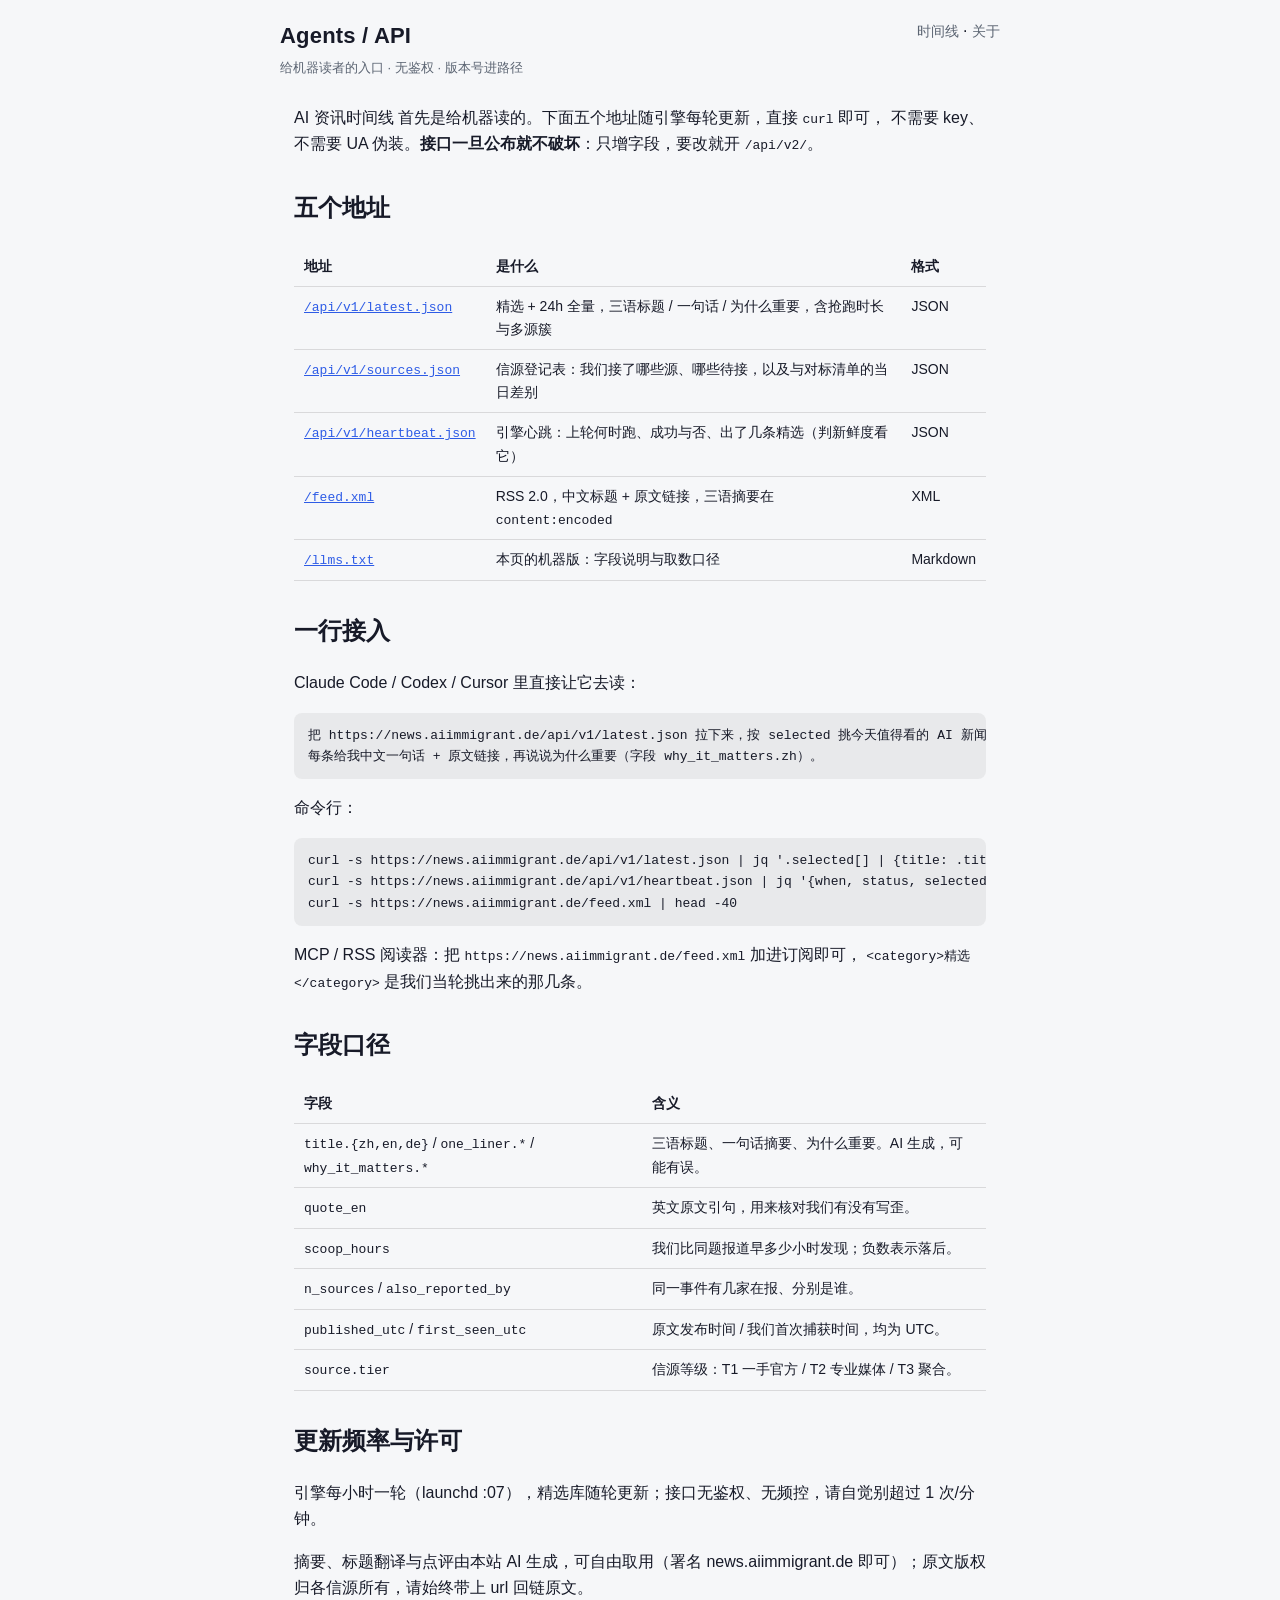
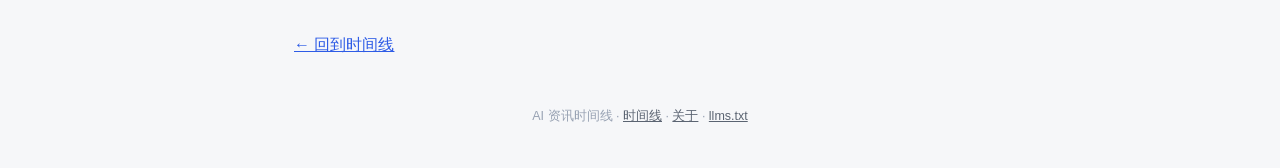
==== agents/index.html @ 36be66bd "D6 发布链自动上线：job=manual generated_at=2026-09-22T16:41:11Z 精选=3；门禁全过（schema=过（1278 条，字段齐）；品牌=0 命中；精选=3（" ====
<!doctype html>
<html lang="zh-CN">
<head>
<meta charset="utf-8">
<meta name="viewport" content="width=device-width, initial-scale=1, viewport-fit=cover">
<title>Agents / API · AI 资讯时间线</title>
<meta name="description" content="AI 资讯时间线 给 LLM 与 agent 的接口：RSS、JSON API、llms.txt，无需鉴权。">
<link rel="canonical" href="https://news.aiimmigrant.de/agents/">
<link rel="stylesheet" href="/assets/style.css">
<link rel="alternate" type="application/rss+xml" title="AI 资讯时间线" href="/feed.xml">
<style>
.api table { width:100%; border-collapse:collapse; font-size:14px; margin:10px 0 22px; }
.api th,.api td { text-align:left; padding:8px 10px; border-bottom:1px solid rgba(128,128,128,.25); vertical-align:top; }
.api code, .api pre { font-family: ui-monospace, SFMono-Regular, Menlo, monospace; font-size:13px; }
.api pre { padding:12px 14px; border-radius:8px; overflow-x:auto; background:rgba(128,128,128,.12); }
.api h2 { margin-top:30px; }
</style>
</head>
<body>
<header class="site container">
  <div>
    <h1>Agents / API</h1>
    <p class="tagline">给机器读者的入口 · 无鉴权 · 版本号进路径</p>
  </div>
  <nav><a href="/">时间线</a> · <a href="/about.html">关于</a></nav>
</header>

<main class="container api" id="main">
  <p>AI 资讯时间线 首先是给机器读的。下面五个地址随引擎每轮更新，直接 <code>curl</code> 即可，
  不需要 key、不需要 UA 伪装。<strong>接口一旦公布就不破坏</strong>：只增字段，要改就开 <code>/api/v2/</code>。</p>

  <h2>五个地址</h2>
  <table>
    <tr><th>地址</th><th>是什么</th><th>格式</th></tr>
    <tr><td><a href="/api/v1/latest.json"><code>/api/v1/latest.json</code></a></td>
        <td>精选 + 24h 全量，三语标题 / 一句话 / 为什么重要，含抢跑时长与多源簇</td><td>JSON</td></tr>
    <tr><td><a href="/api/v1/sources.json"><code>/api/v1/sources.json</code></a></td>
        <td>信源登记表：我们接了哪些源、哪些待接，以及与对标清单的当日差别</td><td>JSON</td></tr>
    <tr><td><a href="/api/v1/heartbeat.json"><code>/api/v1/heartbeat.json</code></a></td>
        <td>引擎心跳：上轮何时跑、成功与否、出了几条精选（判新鲜度看它）</td><td>JSON</td></tr>
    <tr><td><a href="/feed.xml"><code>/feed.xml</code></a></td>
        <td>RSS 2.0，中文标题 + 原文链接，三语摘要在 <code>content:encoded</code></td><td>XML</td></tr>
    <tr><td><a href="/llms.txt"><code>/llms.txt</code></a></td>
        <td>本页的机器版：字段说明与取数口径</td><td>Markdown</td></tr>
  </table>

  <h2>一行接入</h2>
  <p>Claude Code / Codex / Cursor 里直接让它去读：</p>
  <pre>把 https://news.aiimmigrant.de/api/v1/latest.json 拉下来，按 selected 挑今天值得看的 AI 新闻，
每条给我中文一句话 + 原文链接，再说说为什么重要（字段 why_it_matters.zh）。</pre>
  <p>命令行：</p>
  <pre>curl -s https://news.aiimmigrant.de/api/v1/latest.json | jq '.selected[] | {title: .title.zh, url, why: .why_it_matters.zh}'
curl -s https://news.aiimmigrant.de/api/v1/heartbeat.json | jq '{when, status, selected}'
curl -s https://news.aiimmigrant.de/feed.xml | head -40</pre>
  <p>MCP / RSS 阅读器：把 <code>https://news.aiimmigrant.de/feed.xml</code> 加进订阅即可，
  <code>&lt;category&gt;精选&lt;/category&gt;</code> 是我们当轮挑出来的那几条。</p>

  <h2>字段口径</h2>
  <table>
    <tr><th>字段</th><th>含义</th></tr>
    <tr><td><code>title.{zh,en,de}</code> / <code>one_liner.*</code> / <code>why_it_matters.*</code></td>
        <td>三语标题、一句话摘要、为什么重要。AI 生成，可能有误。</td></tr>
    <tr><td><code>quote_en</code></td><td>英文原文引句，用来核对我们有没有写歪。</td></tr>
    <tr><td><code>scoop_hours</code></td><td>我们比同题报道早多少小时发现；负数表示落后。</td></tr>
    <tr><td><code>n_sources</code> / <code>also_reported_by</code></td><td>同一事件有几家在报、分别是谁。</td></tr>
    <tr><td><code>published_utc</code> / <code>first_seen_utc</code></td><td>原文发布时间 / 我们首次捕获时间，均为 UTC。</td></tr>
    <tr><td><code>source.tier</code></td><td>信源等级：T1 一手官方 / T2 专业媒体 / T3 聚合。</td></tr>
  </table>

  <h2>更新频率与许可</h2>
  <p>引擎每小时一轮（launchd :07），精选库随轮更新；接口无鉴权、无频控，请自觉别超过 1 次/分钟。</p>
  <p>摘要、标题翻译与点评由本站 AI 生成，可自由取用（署名 news.aiimmigrant.de 即可）；原文版权归各信源所有，请始终带上 url 回链原文。</p>
  <p style="margin-top:30px"><a href="/">← 回到时间线</a></p>
</main>

<footer>
  <div class="container">
    <div class="links">AI 资讯时间线 · <a href="/">时间线</a> · <a href="/about.html">关于</a> · <a href="/llms.txt">llms.txt</a></div>
  </div>
</footer>
</body>
</html>
---- assets/style.css ----
/* AI 资讯时间线 · 样式（生成器产出，勿手改：generator/build.py） */
:root {
  --bg: #f6f7f9;
  --card: #ffffff;
  --ink: #171a28;
  --sub: #5b6472;
  --faint: #98a2b3;
  --line: #e5e8ee;
  --accent: #2e5ce6;
  --accent-soft: #e9efff;
  --accent-line: #ccdcff;
  --danger: #d92d20;
  --ok: #067647;
  --ok-bg: #e6f4ea;
  --warn: #b42318;
  --warn-bg: #fee4e2;
  --heat-a: #f79009;
  --heat-b: #f04438;
}
* { box-sizing: border-box; }
html { -webkit-text-size-adjust: 100%; }
body {
  margin: 0;
  background: var(--bg);
  color: var(--ink);
  font: 16px/1.65 -apple-system, BlinkMacSystemFont, "Segoe UI", "PingFang SC",
    "Hiragino Sans GB", "Microsoft YaHei", sans-serif;
}
a { color: var(--accent); }
.container { max-width: 720px; margin: 0 auto; padding: 0 14px; }

/* 页头 */
header.site { padding: 18px 0 10px; display: flex; justify-content: space-between; align-items: flex-start; gap: 10px; }
.site h1 { font-size: 20px; margin: 0; letter-spacing: .2px; }
.site .tagline { color: var(--sub); font-size: 13px; margin: 3px 0 0; }
.site nav a { font-size: 14px; text-decoration: none; color: var(--sub); white-space: nowrap; }
.site nav a:hover { color: var(--accent); }

/* 顶部摘要条 */
.summary {
  background: var(--accent-soft);
  border: 1px solid var(--accent-line);
  border-radius: 10px;
  padding: 9px 12px;
  font-size: 14px;
  margin: 4px 0 10px;
}
.summary b { color: var(--accent); }

/* 工具条（吸顶） */
.toolbar {
  position: sticky; top: 0; z-index: 20;
  background: rgba(246, 247, 249, .96);
  -webkit-backdrop-filter: blur(6px); backdrop-filter: blur(6px);
  border-bottom: 1px solid var(--line);
  padding: 8px 0;
}
.tb-inner { display: flex; flex-direction: column; gap: 7px; }
.seg-row { display: flex; flex-wrap: wrap; gap: 8px; align-items: center; }
.why { font-size: 13.5px; color: var(--sub); border-left: 3px solid var(--accent-line); padding: 2px 0 2px 10px; margin: 8px 0; }
.why b { color: var(--accent); font-weight: 600; }
.seg { display: inline-flex; border: 1px solid var(--line); border-radius: 9px; overflow: hidden; background: var(--card); width: max-content; }
.seg-btn {
  appearance: none; border: 0; background: none; cursor: pointer;
  padding: 5px 14px; font-size: 13.5px; color: var(--sub); font-weight: 600;
}
.seg-btn + .seg-btn { border-left: 1px solid var(--line); }
.seg-btn[aria-pressed="true"] { background: var(--accent); color: #fff; }
.seg-btn .n { font-weight: 400; opacity: .75; font-size: 12px; margin-left: 2px; }
.chips { display: flex; flex-wrap: wrap; gap: 6px; }
.chip {
  appearance: none; cursor: pointer;
  border: 1px solid var(--line); background: var(--card); color: var(--sub);
  border-radius: 999px; padding: 3px 11px; font-size: 13px;
}
.chip[aria-pressed="true"] { border-color: var(--accent); color: var(--accent); background: var(--accent-soft); font-weight: 600; }
.chip.zero { opacity: .45; }
.chip .n { font-size: 11.5px; opacity: .7; margin-left: 2px; }

/* 日期分组 */
.day-h { margin: 18px 0 9px; font-size: 13px; color: var(--sub); font-weight: 600; display: flex; align-items: baseline; gap: 8px; }
.day-h .today { color: var(--accent); }
.cards { list-style: none; margin: 0; padding: 0; }

/* 卡片 */
.card {
  position: relative;
  background: var(--card);
  border: 1px solid var(--line);
  border-radius: 12px;
  padding: 12px 14px;
  margin-bottom: 10px;
}
.card.is-selected::before {
  content: ""; position: absolute; left: -1px; top: 12px; bottom: 12px;
  width: 3px; border-radius: 2px; background: var(--accent);
}
.meta-row { display: flex; align-items: center; flex-wrap: wrap; gap: 6px; margin-bottom: 4px; }
.meta-row .ct { font: 12px/1 ui-monospace, SFMono-Regular, Menlo, Consolas, monospace; color: var(--faint); margin-right: 2px; }
.cat { font-size: 11px; font-weight: 700; padding: 1px 7px; border-radius: 5px; }
.cat-模型 { color: #5b3df5; background: #eeeaff; }
.cat-产品 { color: #07756d; background: #dff5f1; }
.cat-研究 { color: #9a5b0c; background: #fdf0dc; }
.cat-行业 { color: #44546b; background: #eaedf3; }
.star { color: #f79009; font-size: 13px; }
.badge { font-size: 11px; font-weight: 600; padding: 1px 7px; border-radius: 5px; }
.badge.pending { color: var(--warn); background: var(--warn-bg); }
.badge.beat { color: var(--ok); background: var(--ok-bg); }
.ctitle { margin: 0; font-size: 16.5px; line-height: 1.45; font-weight: 650; }
.ctitle a { color: inherit; text-decoration: none; }
.ctitle a:hover, .ctitle a:focus { color: var(--accent); text-decoration: underline; }
.ctitle-src a { color: var(--ink); font-weight: 500; }
.ctitle-src .badge.srconly { color: var(--sub); background: #eaedf3; margin-right: 2px; font-weight: 600; }
.oneliner { margin: 6px 0 0; color: var(--sub); font-size: 14px; }
.facts { display: flex; align-items: center; flex-wrap: wrap; gap: 6px 12px; margin-top: 9px; font-size: 12px; color: var(--sub); }
.src .tier { font-weight: 700; font-size: 11px; padding: 0 4px; border-radius: 4px; margin-left: 3px; }
.tier.t1 { color: var(--ok); background: var(--ok-bg); }
.tier.t15 { color: #9a5b0c; background: #fdf0dc; }
.tier.t2 { color: #44546b; background: #eaedf3; }
.heat { display: inline-flex; align-items: center; gap: 5px; }
.heatbar { display: inline-block; width: 54px; height: 4px; background: #e7eaf0; border-radius: 2px; overflow: hidden; }
.heatbar i { display: block; height: 100%; background: linear-gradient(90deg, var(--heat-a), var(--heat-b)); }
.toggle {
  appearance: none; background: none; border: 0; padding: 0; margin-top: 9px;
  font-size: 12.5px; color: var(--accent); cursor: pointer; font-weight: 600;
}
.toggle:hover { text-decoration: underline; }
.detail { display: none; margin-top: 9px; border-top: 1px dashed var(--line); padding-top: 9px; }
.card.open .detail { display: block; }
.quote {
  margin: 0 0 8px; padding-left: 10px; border-left: 3px solid var(--line);
  font-size: 13px; color: var(--sub); white-space: pre-wrap; overflow-wrap: anywhere;
}
.cluster h4 { margin: 0 0 4px; font-size: 12px; color: var(--sub); font-weight: 600; }
.cluster ul { list-style: none; margin: 0; padding: 0; display: flex; flex-direction: column; gap: 3px; }
.cluster a { font-size: 12.5px; overflow-wrap: anywhere; }
.tiny { font-size: 11.5px; color: var(--faint); margin: 8px 0 0; }

/* D7 goal 第四刀：今日热点（多源簇排行，clusters 多源数据；无数据隐藏） */
.hotbox {
  background: #fff8ec;
  border: 1px solid #f6dca0;
  border-radius: 10px;
  padding: 10px 12px 12px;
  margin: 10px 0;
}
.hotbox h2 {
  font-size: 14px; margin: 0 0 6px; letter-spacing: .2px;
  display: flex; align-items: center; gap: 6px;
}
.hotbox h2 .badge { background: var(--heat-a); color: #fff; padding: 1px 7px; border-radius: 10px; font-size: 11px; font-weight: 600; }
.hotbox ol { margin: 0; padding-left: 22px; }
.hotbox li { font-size: 13.5px; line-height: 1.55; padding: 2px 0; }
.hotbox li .n { display: inline-block; min-width: 26px; color: var(--heat-b); font-weight: 700; }
.hotbox li a { color: var(--ink); text-decoration: none; }
.hotbox li a:hover { color: var(--accent); text-decoration: underline; }
.hotbox li .meta { color: var(--sub); font-size: 11.5px; margin-left: 4px; }

/* 空态与页脚 */
.empty-state {
  border: 1px dashed var(--line); border-radius: 12px; background: var(--card);
  text-align: center; color: var(--sub); padding: 34px 16px; margin: 16px 0; font-size: 14px;
}
.empty-state .big { font-size: 16px; font-weight: 650; color: var(--ink); margin-bottom: 6px; }
footer { padding: 26px 0 44px; text-align: center; font-size: 12.5px; color: var(--sub); }
footer .upd { display: inline-block; }
footer .upd.stale { color: var(--danger); font-weight: 700; }
footer .links { margin-top: 6px; color: var(--faint); }
footer a { color: var(--sub); }
.noscript-box { border: 1px solid var(--warn-bg); background: var(--warn-bg); color: var(--warn); border-radius: 10px; padding: 12px 14px; margin: 12px 0; font-size: 14px; }

/* 文章页（about / 404） */
.prose { max-width: 720px; margin: 0 auto; padding: 6px 14px 30px; }
.prose h2 { font-size: 17px; margin: 26px 0 8px; }
.prose p, .prose li { color: var(--sub); font-size: 14.5px; }
.prose strong { color: var(--ink); }
.prose ul { padding-left: 20px; margin: 8px 0; }
.prose code { background: var(--accent-soft); border-radius: 4px; padding: 0 5px; font-size: 13px; }
.center-404 { text-align: center; padding: 64px 14px; }
.center-404 .code { font-size: 54px; font-weight: 800; color: var(--accent); letter-spacing: 2px; }

/* 桌面 = 加宽版 */
@media (min-width: 640px) {
  .site h1 { font-size: 22px; }
  .ctitle { font-size: 17.5px; }
  .card { padding: 14px 16px; }
  .tb-inner { flex-direction: row; justify-content: space-between; align-items: center; }
}
@media (prefers-reduced-motion: reduce) {
  * { transition: none !important; animation: none !important; }
}
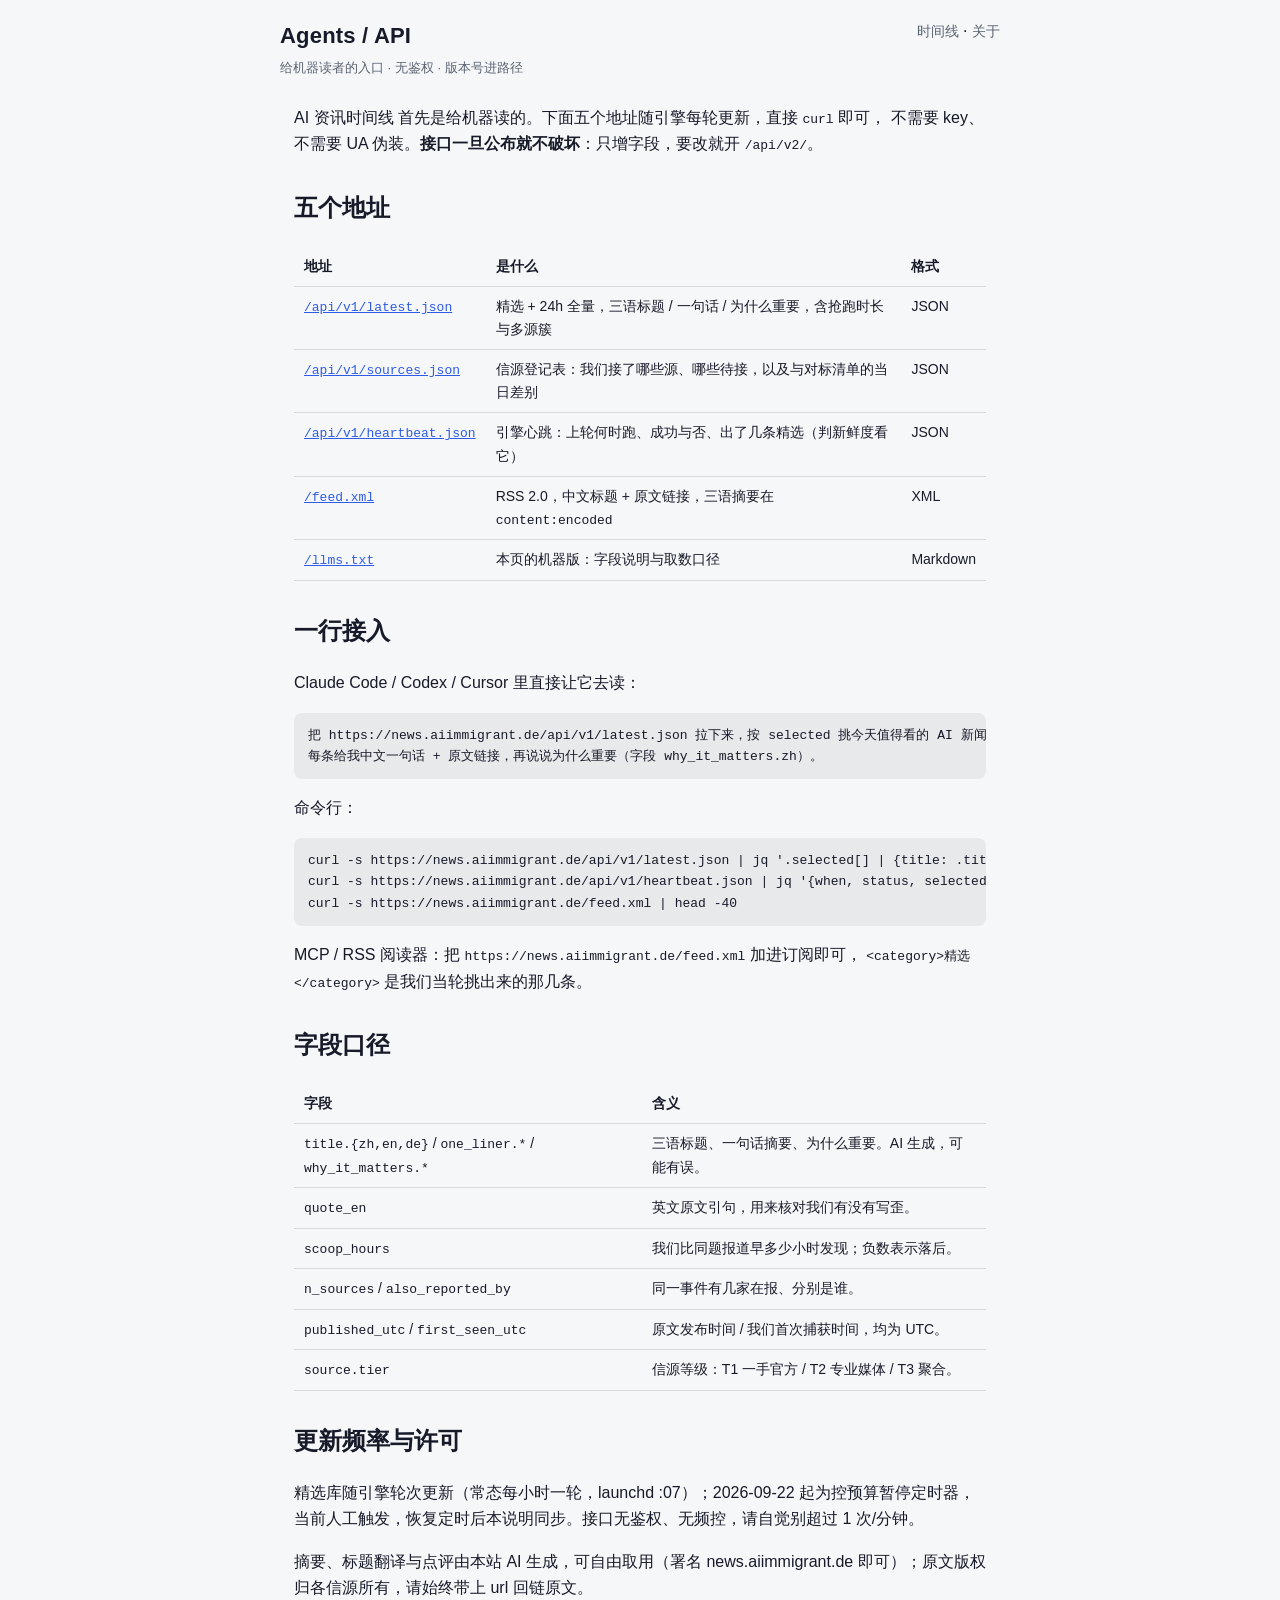
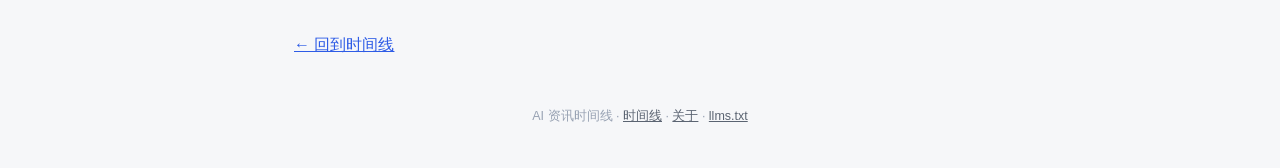
==== commit 684b2f46: "D6 发布链自动上线：job=manual generated_at=2026-09-22T16:41:11Z 精选=3；门禁全过（schema=过（1278 条，字段齐）；品牌=0 命中；精选=3（" ====
--- a/agents/index.html
+++ b/agents/index.html
@@ -68,7 +68,7 @@
   </table>
 
   <h2>更新频率与许可</h2>
-  <p>引擎每小时一轮（launchd :07），精选库随轮更新；接口无鉴权、无频控，请自觉别超过 1 次/分钟。</p>
+  <p>精选库随引擎轮次更新（常态每小时一轮，launchd :07）；2026-09-22 起为控预算暂停定时器，当前人工触发，恢复定时后本说明同步。接口无鉴权、无频控，请自觉别超过 1 次/分钟。</p>
   <p>摘要、标题翻译与点评由本站 AI 生成，可自由取用（署名 news.aiimmigrant.de 即可）；原文版权归各信源所有，请始终带上 url 回链原文。</p>
   <p style="margin-top:30px"><a href="/">← 回到时间线</a></p>
 </main>
--- a/assets/style.css
+++ b/assets/style.css
@@ -155,6 +155,32 @@
 .hotbox li a { color: var(--ink); text-decoration: none; }
 .hotbox li a:hover { color: var(--accent); text-decoration: underline; }
 .hotbox li .meta { color: var(--sub); font-size: 11.5px; margin-left: 4px; }
+/* 2026-09-22 P3 热度地图 */
+.heatmap { margin-top: 10px; }
+.heatmap h2 { flex-wrap: wrap; }
+.hm-sub { color: var(--sub); font-size: 11.5px; font-weight: 400; letter-spacing: 0; }
+.hm-wrap { overflow-x: auto; }
+.hm { border-collapse: separate; border-spacing: 3px; font-size: 11.5px; }
+.hm th[scope="col"] { color: var(--faint); font-weight: 500; font-size: 11px; padding: 0 0 2px; }
+.hm th[scope="row"] { color: var(--sub); font-weight: 600; text-align: right; padding-right: 6px; white-space: nowrap; }
+.hm-c { width: 34px; height: 24px; border-radius: 4px; text-align: center; vertical-align: middle; cursor: default; }
+.hm-c span { font-size: 11px; font-weight: 600; }
+.hm-0 { background: var(--line); }
+.hm-1 { background: #ffe9c7; color: #8a5a00; }
+.hm-2 { background: #ffd08a; color: #7a4a00; }
+.hm-3 { background: var(--heat-a); color: #fff; }
+.hm-4 { background: #ef6d26; color: #fff; }
+.hm-5 { background: var(--heat-b); color: #fff; }
+.hm-legend { display: flex; align-items: center; gap: 3px; margin-top: 7px; color: var(--faint); font-size: 11px; }
+.hm-legend i { width: 15px; height: 10px; border-radius: 2px; display: inline-block; }
+.hm-tz { margin-left: auto; }
+.hm-bars { list-style: none; margin: 9px 0 0; padding: 8px 0 0; border-top: 1px solid var(--line); }
+.hm-bars li { display: flex; align-items: center; gap: 7px; padding: 2px 0; font-size: 12px; }
+.hm-bl { min-width: 30px; color: var(--sub); font-weight: 600; }
+.hm-bt { flex: 0 0 90px; height: 7px; background: var(--line); border-radius: 4px; overflow: hidden; }
+.hm-bt i { display: block; height: 100%; background: linear-gradient(90deg, var(--heat-a), var(--heat-b)); }
+.hm-bn { color: var(--faint); font-size: 11px; min-width: 34px; }
+.hm-bd { color: var(--sub); overflow: hidden; text-overflow: ellipsis; white-space: nowrap; }
 
 /* 空态与页脚 */
 .empty-state {
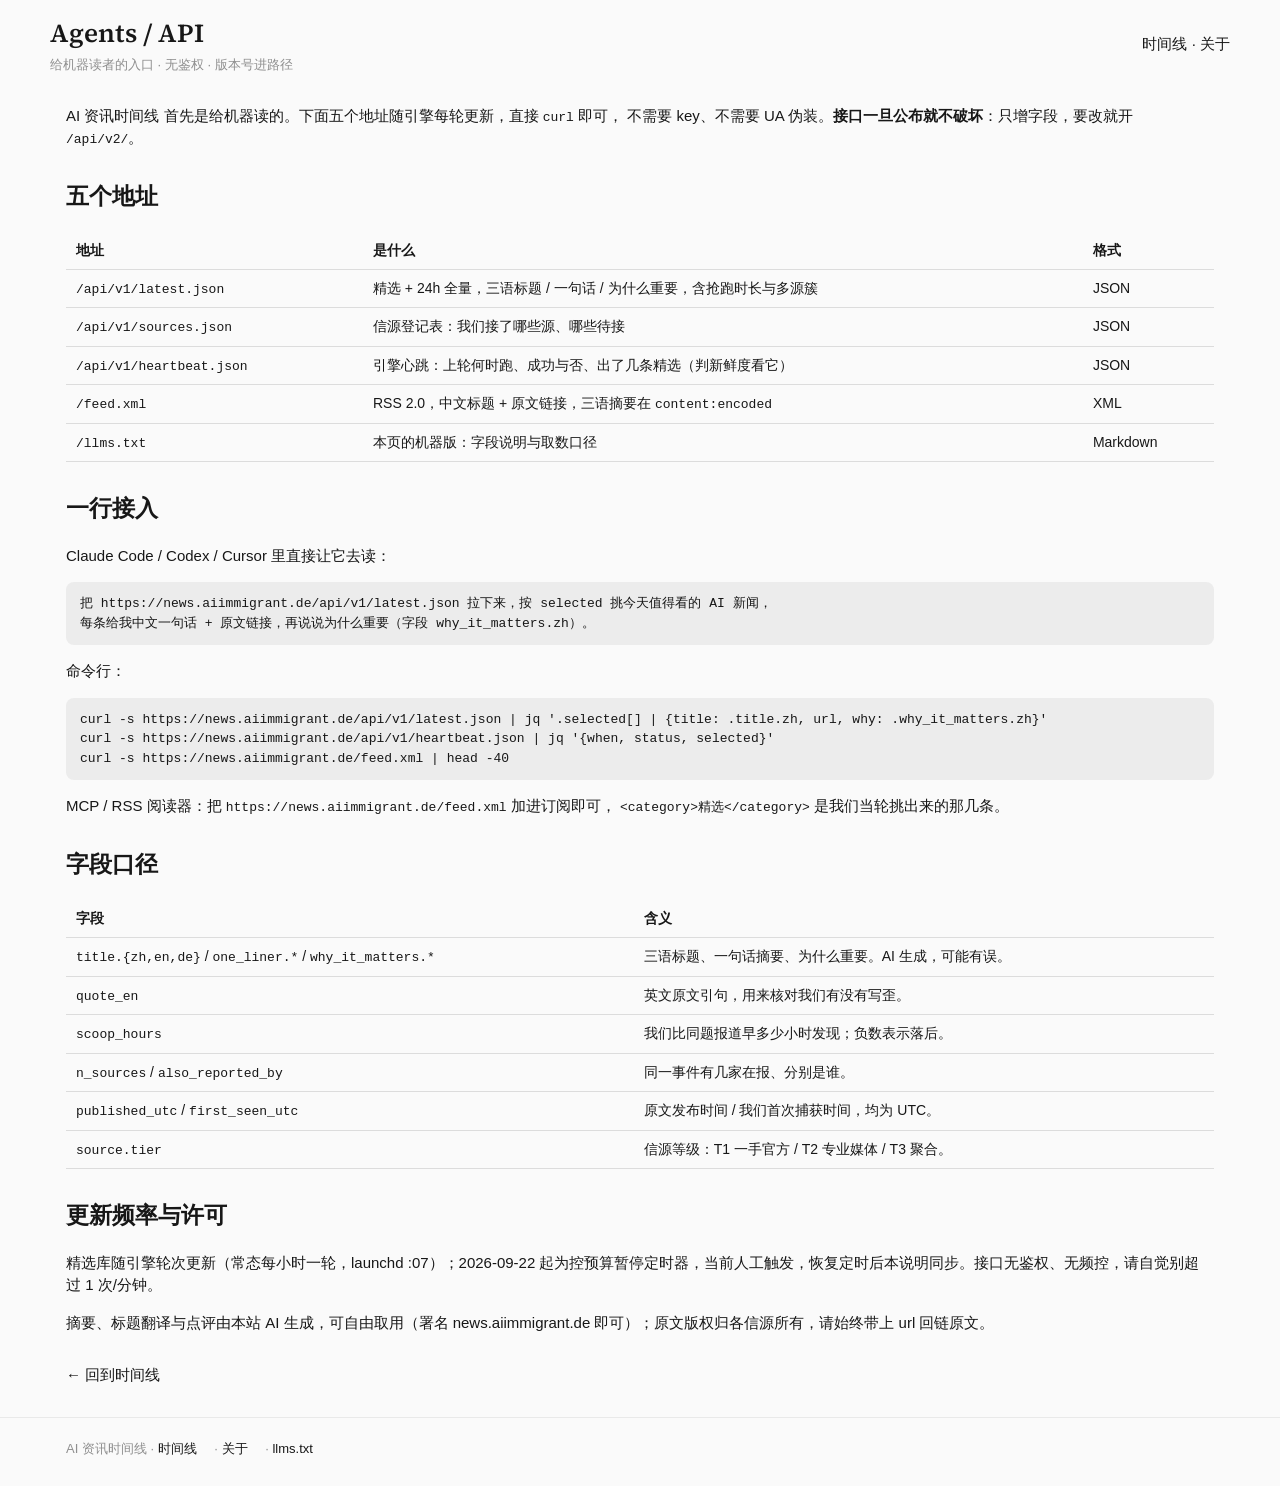
==== commit e38dbca8: "D6 发布链自动上线：job=manual generated_at=2026-10-22T01:00:57Z 精选=64；门禁全过（schema=过（3088 条，字段齐）；品牌=0 命中；精选=6" ====
--- a/agents/index.html
+++ b/agents/index.html
@@ -35,7 +35,7 @@
     <tr><td><a href="/api/v1/latest.json"><code>/api/v1/latest.json</code></a></td>
         <td>精选 + 24h 全量，三语标题 / 一句话 / 为什么重要，含抢跑时长与多源簇</td><td>JSON</td></tr>
     <tr><td><a href="/api/v1/sources.json"><code>/api/v1/sources.json</code></a></td>
-        <td>信源登记表：我们接了哪些源、哪些待接，以及与对标清单的当日差别</td><td>JSON</td></tr>
+        <td>信源登记表：我们接了哪些源、哪些待接</td><td>JSON</td></tr>
     <tr><td><a href="/api/v1/heartbeat.json"><code>/api/v1/heartbeat.json</code></a></td>
         <td>引擎心跳：上轮何时跑、成功与否、出了几条精选（判新鲜度看它）</td><td>JSON</td></tr>
     <tr><td><a href="/feed.xml"><code>/feed.xml</code></a></td>
--- a/assets/style.css
+++ b/assets/style.css
@@ -1,217 +1,220 @@
-/* AI 资讯时间线 · 样式（生成器产出，勿手改：generator/build.py） */
+/* AI 资讯时间线 · 样式（生成器产出，勿手改：generator/build.py）
+   版式语法：单一品牌色 + 黑白灰，细分隔线，衬线标题，无彩色盒子/阴影/徽章 */
+@font-face {
+  font-family: "SiteSerif";
+  src: url("fonts/SourceSerif4.woff2") format("woff2");
+  font-weight: 400 700; font-style: normal; font-display: swap;
+}
 :root {
-  --bg: #f6f7f9;
-  --card: #ffffff;
-  --ink: #171a28;
-  --sub: #5b6472;
-  --faint: #98a2b3;
-  --line: #e5e8ee;
-  --accent: #2e5ce6;
-  --accent-soft: #e9efff;
-  --accent-line: #ccdcff;
-  --danger: #d92d20;
-  --ok: #067647;
-  --ok-bg: #e6f4ea;
-  --warn: #b42318;
-  --warn-bg: #fee4e2;
-  --heat-a: #f79009;
-  --heat-b: #f04438;
+  --brand: #0b2a4a;
+  --ink: #111;
+  --sub: #5c5c5c;
+  --line: #d9d9d9;
+  --bg: #fff;
+  --soft: #f4f4f4;
+  --serif: "SiteSerif", Georgia, "Times New Roman", "Songti SC", serif;
+  --sans: -apple-system, BlinkMacSystemFont, "Segoe UI", Roboto, "Helvetica Neue", Arial, "PingFang SC", "Noto Sans CJK SC", sans-serif;
+}
+@media (prefers-color-scheme: dark) {
+  :root { --brand: #8fb4dc; --ink: #ececec; --sub: #a3a3a3; --line: #333; --bg: #121212; --soft: #1c1c1c; }
 }
 * { box-sizing: border-box; }
 html { -webkit-text-size-adjust: 100%; }
-body {
-  margin: 0;
-  background: var(--bg);
-  color: var(--ink);
-  font: 16px/1.65 -apple-system, BlinkMacSystemFont, "Segoe UI", "PingFang SC",
-    "Hiragino Sans GB", "Microsoft YaHei", sans-serif;
-}
-a { color: var(--accent); }
-.container { max-width: 720px; margin: 0 auto; padding: 0 14px; }
-
-/* 页头 */
-header.site { padding: 18px 0 10px; display: flex; justify-content: space-between; align-items: flex-start; gap: 10px; }
-.site h1 { font-size: 20px; margin: 0; letter-spacing: .2px; }
-.site .tagline { color: var(--sub); font-size: 13px; margin: 3px 0 0; }
-.site nav a { font-size: 14px; text-decoration: none; color: var(--sub); white-space: nowrap; }
-.site nav a:hover { color: var(--accent); }
-
-/* 顶部摘要条 */
-.summary {
-  background: var(--accent-soft);
-  border: 1px solid var(--accent-line);
-  border-radius: 10px;
-  padding: 9px 12px;
-  font-size: 14px;
-  margin: 4px 0 10px;
-}
-.summary b { color: var(--accent); }
-
-/* 工具条（吸顶） */
-.toolbar {
-  position: sticky; top: 0; z-index: 20;
-  background: rgba(246, 247, 249, .96);
-  -webkit-backdrop-filter: blur(6px); backdrop-filter: blur(6px);
-  border-bottom: 1px solid var(--line);
-  padding: 8px 0;
-}
-.tb-inner { display: flex; flex-direction: column; gap: 7px; }
-.seg-row { display: flex; flex-wrap: wrap; gap: 8px; align-items: center; }
-.why { font-size: 13.5px; color: var(--sub); border-left: 3px solid var(--accent-line); padding: 2px 0 2px 10px; margin: 8px 0; }
-.why b { color: var(--accent); font-weight: 600; }
-.seg { display: inline-flex; border: 1px solid var(--line); border-radius: 9px; overflow: hidden; background: var(--card); width: max-content; }
-.seg-btn {
-  appearance: none; border: 0; background: none; cursor: pointer;
-  padding: 5px 14px; font-size: 13.5px; color: var(--sub); font-weight: 600;
-}
-.seg-btn + .seg-btn { border-left: 1px solid var(--line); }
-.seg-btn[aria-pressed="true"] { background: var(--accent); color: #fff; }
-.seg-btn .n { font-weight: 400; opacity: .75; font-size: 12px; margin-left: 2px; }
-.chips { display: flex; flex-wrap: wrap; gap: 6px; }
-.chip {
-  appearance: none; cursor: pointer;
-  border: 1px solid var(--line); background: var(--card); color: var(--sub);
-  border-radius: 999px; padding: 3px 11px; font-size: 13px;
-}
-.chip[aria-pressed="true"] { border-color: var(--accent); color: var(--accent); background: var(--accent-soft); font-weight: 600; }
-.chip.zero { opacity: .45; }
-.chip .n { font-size: 11.5px; opacity: .7; margin-left: 2px; }
-
-/* 日期分组 */
-.day-h { margin: 18px 0 9px; font-size: 13px; color: var(--sub); font-weight: 600; display: flex; align-items: baseline; gap: 8px; }
-.day-h .today { color: var(--accent); }
-.cards { list-style: none; margin: 0; padding: 0; }
-
-/* 卡片 */
-.card {
-  position: relative;
-  background: var(--card);
-  border: 1px solid var(--line);
-  border-radius: 12px;
-  padding: 12px 14px;
-  margin-bottom: 10px;
-}
-.card.is-selected::before {
-  content: ""; position: absolute; left: -1px; top: 12px; bottom: 12px;
-  width: 3px; border-radius: 2px; background: var(--accent);
-}
-.meta-row { display: flex; align-items: center; flex-wrap: wrap; gap: 6px; margin-bottom: 4px; }
-.meta-row .ct { font: 12px/1 ui-monospace, SFMono-Regular, Menlo, Consolas, monospace; color: var(--faint); margin-right: 2px; }
-.cat { font-size: 11px; font-weight: 700; padding: 1px 7px; border-radius: 5px; }
-.cat-模型 { color: #5b3df5; background: #eeeaff; }
-.cat-产品 { color: #07756d; background: #dff5f1; }
-.cat-研究 { color: #9a5b0c; background: #fdf0dc; }
-.cat-行业 { color: #44546b; background: #eaedf3; }
-.star { color: #f79009; font-size: 13px; }
-.badge { font-size: 11px; font-weight: 600; padding: 1px 7px; border-radius: 5px; }
-.badge.pending { color: var(--warn); background: var(--warn-bg); }
-.badge.beat { color: var(--ok); background: var(--ok-bg); }
-.ctitle { margin: 0; font-size: 16.5px; line-height: 1.45; font-weight: 650; }
-.ctitle a { color: inherit; text-decoration: none; }
-.ctitle a:hover, .ctitle a:focus { color: var(--accent); text-decoration: underline; }
-.ctitle-src a { color: var(--ink); font-weight: 500; }
-.ctitle-src .badge.srconly { color: var(--sub); background: #eaedf3; margin-right: 2px; font-weight: 600; }
-.oneliner { margin: 6px 0 0; color: var(--sub); font-size: 14px; }
-.facts { display: flex; align-items: center; flex-wrap: wrap; gap: 6px 12px; margin-top: 9px; font-size: 12px; color: var(--sub); }
-.src .tier { font-weight: 700; font-size: 11px; padding: 0 4px; border-radius: 4px; margin-left: 3px; }
-.tier.t1 { color: var(--ok); background: var(--ok-bg); }
-.tier.t15 { color: #9a5b0c; background: #fdf0dc; }
-.tier.t2 { color: #44546b; background: #eaedf3; }
-.heat { display: inline-flex; align-items: center; gap: 5px; }
-.heatbar { display: inline-block; width: 54px; height: 4px; background: #e7eaf0; border-radius: 2px; overflow: hidden; }
-.heatbar i { display: block; height: 100%; background: linear-gradient(90deg, var(--heat-a), var(--heat-b)); }
-.toggle {
-  appearance: none; background: none; border: 0; padding: 0; margin-top: 9px;
-  font-size: 12.5px; color: var(--accent); cursor: pointer; font-weight: 600;
-}
-.toggle:hover { text-decoration: underline; }
-.detail { display: none; margin-top: 9px; border-top: 1px dashed var(--line); padding-top: 9px; }
-.card.open .detail { display: block; }
-.quote {
-  margin: 0 0 8px; padding-left: 10px; border-left: 3px solid var(--line);
-  font-size: 13px; color: var(--sub); white-space: pre-wrap; overflow-wrap: anywhere;
-}
-.cluster h4 { margin: 0 0 4px; font-size: 12px; color: var(--sub); font-weight: 600; }
-.cluster ul { list-style: none; margin: 0; padding: 0; display: flex; flex-direction: column; gap: 3px; }
-.cluster a { font-size: 12.5px; overflow-wrap: anywhere; }
-.tiny { font-size: 11.5px; color: var(--faint); margin: 8px 0 0; }
-
-/* D7 goal 第四刀：今日热点（多源簇排行，clusters 多源数据；无数据隐藏） */
-.hotbox {
-  background: #fff8ec;
-  border: 1px solid #f6dca0;
-  border-radius: 10px;
-  padding: 10px 12px 12px;
-  margin: 10px 0;
-}
-.hotbox h2 {
-  font-size: 14px; margin: 0 0 6px; letter-spacing: .2px;
-  display: flex; align-items: center; gap: 6px;
-}
-.hotbox h2 .badge { background: var(--heat-a); color: #fff; padding: 1px 7px; border-radius: 10px; font-size: 11px; font-weight: 600; }
-.hotbox ol { margin: 0; padding-left: 22px; }
-.hotbox li { font-size: 13.5px; line-height: 1.55; padding: 2px 0; }
-.hotbox li .n { display: inline-block; min-width: 26px; color: var(--heat-b); font-weight: 700; }
-.hotbox li a { color: var(--ink); text-decoration: none; }
-.hotbox li a:hover { color: var(--accent); text-decoration: underline; }
-.hotbox li .meta { color: var(--sub); font-size: 11.5px; margin-left: 4px; }
-/* 2026-09-22 P3 热度地图 */
-.heatmap { margin-top: 10px; }
-.heatmap h2 { flex-wrap: wrap; }
-.hm-sub { color: var(--sub); font-size: 11.5px; font-weight: 400; letter-spacing: 0; }
+body { margin: 0; background: var(--bg); color: var(--ink); font-family: var(--sans); font-size: 16px; line-height: 1.5; }
+a { color: inherit; text-decoration: none; }
+a:hover { text-decoration: underline; }
+.wrap, .container { max-width: 1180px; margin: 0 auto; padding: 0 16px; }
+
+/* ① 顶栏 */
+header.site { border-bottom: 1px solid var(--line); padding: 0; }
+.top { display: grid; grid-template-columns: 1fr auto 1fr; align-items: center; gap: 12px; padding-top: 12px; padding-bottom: 12px; }
+.top .date { font-size: 13px; color: var(--sub); }
+.wordmark { font-family: var(--serif); font-weight: 700; font-size: 30px; letter-spacing: -.01em; color: var(--brand); text-align: center; white-space: nowrap; }
+.wordmark:hover { text-decoration: none; }
+.langs { justify-self: end; display: flex; gap: 2px; }
+.langs button { font: 600 13px var(--sans); background: none; border: 0; border-bottom: 2px solid transparent; color: var(--sub); padding: 4px 6px; cursor: pointer; }
+.langs button[aria-pressed="true"] { color: var(--ink); border-bottom-color: var(--brand); }
+
+/* ② Rubriken 导航 */
+.rubnav { border-bottom: 1px solid var(--line); position: sticky; top: 0; background: var(--bg); z-index: 5; }
+.rubnav .wrap { display: flex; gap: 22px; overflow-x: auto; scrollbar-width: none; }
+.rubnav .wrap::-webkit-scrollbar { display: none; }
+.rubnav a { font-size: 14px; font-weight: 600; padding: 11px 0 9px; border-bottom: 3px solid transparent; white-space: nowrap; }
+.rubnav a:hover { text-decoration: none; color: var(--brand); }
+.rubnav a.on { border-bottom-color: var(--brand); color: var(--brand); }
+.rubnav a.xtog { margin-left: auto; font-weight: 500; }
+.chip { display: inline-block; font: 600 10px/1.4 system-ui, sans-serif; letter-spacing: .04em; text-transform: uppercase; border: 1px solid currentColor; padding: 0 5px; margin-right: 7px; vertical-align: middle; color: var(--brand); }
+
+/* 通用条目 */
+.dach { font-size: 11.5px; font-weight: 700; letter-spacing: .06em; text-transform: uppercase; color: var(--brand); margin: 0 0 4px; }
+.hl { font-family: var(--serif); font-weight: 700; line-height: 1.2; margin: 0; }
+.vor { color: var(--ink); margin: 6px 0 0; }
+.meta { font-size: 12.5px; color: var(--sub); margin-top: 6px; }
+.orig { font: 600 10.5px var(--sans); color: var(--sub); border: 1px solid var(--line); padding: 0 4px; margin-left: 6px; vertical-align: middle; }
+
+/* ③ Aufmacher + Top-Themen */
+.lead { display: grid; grid-template-columns: 1fr; gap: 20px; padding: 18px 0 20px; border-bottom: 1px solid var(--line); }
+.lead .aufm .hl { font-size: 28px; }
+.lead .vor { font-size: 17px; }
+.top5 h2, .block h2, .tl h2, .heatwrap summary { font-family: var(--serif); font-size: 21px; margin: 0 0 8px; padding-bottom: 6px; border-bottom: 2px solid var(--brand); }
+.top5 ol { list-style: none; margin: 0; padding: 0; counter-reset: t; }
+.top5 li { counter-increment: t; display: grid; grid-template-columns: 28px 1fr; padding: 9px 0; border-bottom: 1px solid var(--line); }
+.top5 li::before { content: counter(t); font: 700 20px var(--serif); color: var(--brand); }
+.lead .top5 .hl { font-size: 17px; }
+.lead > *, .grid > *, .row > *, .top > * { min-width: 0; }
+.hl { overflow-wrap: break-word; hyphens: auto; }
+body { overflow-x: hidden; }
+@media (min-width: 900px) {
+  .lead { grid-template-columns: 2fr 1fr; gap: 36px; padding-top: 26px; }
+  .lead .aufm .hl { font-size: 36px; }
+  .lead > .aufm { padding-right: 36px; border-right: 1px solid var(--line); }
+}
+
+/* ④ Rubrik 分块 */
+.block { padding: 26px 0 10px; scroll-margin-top: 50px; }
+.grid { display: grid; grid-template-columns: 1fr; }
+.card { padding: 12px 0; border-bottom: 1px solid var(--line); }
+.card .hl { font-size: 20px; }
+.card .vor { font-size: 14.5px; color: var(--sub); display: -webkit-box; -webkit-line-clamp: 2; -webkit-box-orient: vertical; overflow: hidden; }
+.empty { color: var(--sub); font-style: italic; padding: 10px 0; }
+@media (min-width: 760px) {
+  .grid { grid-template-columns: repeat(3, 1fr); column-gap: 28px; }
+}
+
+/* ⑤ 时间线 */
+.tl { padding: 26px 0 10px; }
+.day { font: 700 13px var(--sans); text-transform: uppercase; letter-spacing: .06em; color: var(--sub); margin: 18px 0 0; padding-bottom: 6px; border-bottom: 1px solid var(--ink); }
+.row { display: grid; grid-template-columns: 58px 1fr; gap: 12px; padding: 12px 0; border-bottom: 1px solid var(--line); }
+.row .t { font-size: 13px; color: var(--sub); padding-top: 2px; }
+.row .hl { font-size: 18px; }
+.row .vor { font-size: 14.5px; }
+.row details { margin-top: 6px; font-size: 13.5px; }
+.row summary { cursor: pointer; color: var(--brand); font-weight: 600; font-size: 12.5px; }
+.row details p { margin: 6px 0; }
+.more { display: block; margin: 20px auto; font: 600 14px var(--sans); background: none; color: var(--brand); border: 1px solid var(--brand); padding: 9px 20px; cursor: pointer; }
+
+/* ⑥ 热度地图（单色） */
+.heatwrap { margin: 26px 0 10px; }
+.heatwrap summary { cursor: pointer; list-style: none; }
+.heatwrap .hotbox { border: 0; padding: 0; margin: 10px 0 0; background: none; }
+.heatwrap .hotbox > h2 { display: none; }
 .hm-wrap { overflow-x: auto; }
-.hm { border-collapse: separate; border-spacing: 3px; font-size: 11.5px; }
-.hm th[scope="col"] { color: var(--faint); font-weight: 500; font-size: 11px; padding: 0 0 2px; }
-.hm th[scope="row"] { color: var(--sub); font-weight: 600; text-align: right; padding-right: 6px; white-space: nowrap; }
-.hm-c { width: 34px; height: 24px; border-radius: 4px; text-align: center; vertical-align: middle; cursor: default; }
-.hm-c span { font-size: 11px; font-weight: 600; }
-.hm-0 { background: var(--line); }
-.hm-1 { background: #ffe9c7; color: #8a5a00; }
-.hm-2 { background: #ffd08a; color: #7a4a00; }
-.hm-3 { background: var(--heat-a); color: #fff; }
-.hm-4 { background: #ef6d26; color: #fff; }
-.hm-5 { background: var(--heat-b); color: #fff; }
-.hm-legend { display: flex; align-items: center; gap: 3px; margin-top: 7px; color: var(--faint); font-size: 11px; }
-.hm-legend i { width: 15px; height: 10px; border-radius: 2px; display: inline-block; }
-.hm-tz { margin-left: auto; }
-.hm-bars { list-style: none; margin: 9px 0 0; padding: 8px 0 0; border-top: 1px solid var(--line); }
-.hm-bars li { display: flex; align-items: center; gap: 7px; padding: 2px 0; font-size: 12px; }
-.hm-bl { min-width: 30px; color: var(--sub); font-weight: 600; }
-.hm-bt { flex: 0 0 90px; height: 7px; background: var(--line); border-radius: 4px; overflow: hidden; }
-.hm-bt i { display: block; height: 100%; background: linear-gradient(90deg, var(--heat-a), var(--heat-b)); }
-.hm-bn { color: var(--faint); font-size: 11px; min-width: 34px; }
-.hm-bd { color: var(--sub); overflow: hidden; text-overflow: ellipsis; white-space: nowrap; }
-
-/* 空态与页脚 */
-.empty-state {
-  border: 1px dashed var(--line); border-radius: 12px; background: var(--card);
-  text-align: center; color: var(--sub); padding: 34px 16px; margin: 16px 0; font-size: 14px;
-}
-.empty-state .big { font-size: 16px; font-weight: 650; color: var(--ink); margin-bottom: 6px; }
-footer { padding: 26px 0 44px; text-align: center; font-size: 12.5px; color: var(--sub); }
-footer .upd { display: inline-block; }
-footer .upd.stale { color: var(--danger); font-weight: 700; }
-footer .links { margin-top: 6px; color: var(--faint); }
-footer a { color: var(--sub); }
-.noscript-box { border: 1px solid var(--warn-bg); background: var(--warn-bg); color: var(--warn); border-radius: 10px; padding: 12px 14px; margin: 12px 0; font-size: 14px; }
-
-/* 文章页（about / 404） */
-.prose { max-width: 720px; margin: 0 auto; padding: 6px 14px 30px; }
-.prose h2 { font-size: 17px; margin: 26px 0 8px; }
-.prose p, .prose li { color: var(--sub); font-size: 14.5px; }
-.prose strong { color: var(--ink); }
-.prose ul { padding-left: 20px; margin: 8px 0; }
-.prose code { background: var(--accent-soft); border-radius: 4px; padding: 0 5px; font-size: 13px; }
-.center-404 { text-align: center; padding: 64px 14px; }
-.center-404 .code { font-size: 54px; font-weight: 800; color: var(--accent); letter-spacing: 2px; }
-
-/* 桌面 = 加宽版 */
-@media (min-width: 640px) {
-  .site h1 { font-size: 22px; }
-  .ctitle { font-size: 17.5px; }
-  .card { padding: 14px 16px; }
-  .tb-inner { flex-direction: row; justify-content: space-between; align-items: center; }
-}
-@media (prefers-reduced-motion: reduce) {
-  * { transition: none !important; animation: none !important; }
-}
+table.hm { border-collapse: collapse; font-size: 12px; }
+table.hm th { font-weight: 600; color: var(--sub); padding: 3px 8px; text-align: left; white-space: nowrap; }
+table.hm td.hm-c { width: 44px; height: 30px; text-align: center; border: 2px solid var(--bg); font-size: 11px; }
+.hm-0 { background: var(--soft); }
+.hm-1 { background: rgba(11,42,74,.15); } .hm-2 { background: rgba(11,42,74,.32); }
+.hm-3 { background: rgba(11,42,74,.52); color: #fff; } .hm-4 { background: rgba(11,42,74,.74); color: #fff; }
+.hm-5 { background: rgba(11,42,74,.95); color: #fff; }
+.hm-legend { display: flex; align-items: center; gap: 3px; font-size: 11.5px; color: var(--sub); margin-top: 8px; }
+.hm-legend i { display: inline-block; width: 14px; height: 10px; }
+.hm-legend .hm-tz { margin-left: 10px; }
+.hm-bars { font-size: 13px; padding-left: 20px; }
+.hm-bars li { padding: 3px 0; }
+.hm-bt { display: inline-block; width: 80px; height: 6px; background: var(--soft); margin: 0 8px; vertical-align: middle; }
+.hm-bt i { display: block; height: 6px; background: var(--brand); }
+.hm-bn, .hm-bd { color: var(--sub); margin-right: 8px; }
+html:not([lang^="zh"]) .hm-bars, html:not([lang^="zh"]) .hm-sub { display: none; }
+
+/* ⑦ 页脚 */
+footer { border-top: 2px solid var(--brand); margin-top: 30px; padding: 18px 0 30px; font-size: 13px; color: var(--sub); }
+footer .links a { color: var(--ink); margin-right: 14px; display: inline-block; padding: 3px 0; }
+footer p { margin: 8px 0 0; }
+.upd.stale { color: #b00020; }
+.noscript-box { padding: 16px 0; }
+
+/* 关于页 / 404 */
+.prose { max-width: 720px; margin: 0 auto; padding: 10px 16px 30px; }
+.prose h2 { font-family: var(--serif); font-size: 22px; margin: 26px 0 8px; padding-bottom: 4px; border-bottom: 1px solid var(--line); }
+.prose a { color: var(--brand); text-decoration: underline; }
+header.site .tagline { color: var(--sub); margin: 2px 0 0; font-size: 13px; }
+header.site h1 { font-family: var(--serif); color: var(--brand); margin: 0; font-size: 26px; }
+header.site.container { display: flex; justify-content: space-between; align-items: center; gap: 12px; padding-top: 14px; padding-bottom: 14px; }
+header.site nav a { color: var(--brand); }
+.center-404 { text-align: center; padding: 60px 16px; }
+.center-404 .code { font: 700 64px var(--serif); color: var(--brand); }
+
+/* 手机 */
+@media (max-width: 600px) {
+  .top { grid-template-columns: 1fr auto; padding-top: 8px; padding-bottom: 8px; }
+  .top .date { grid-column: 1 / -1; order: 3; font-size: 12px; display: none; }
+  .wordmark { font-size: 22px; text-align: left; }
+  .lead { padding-top: 12px; }
+  .lead .aufm .hl { font-size: 25px; }
+  .lead .vor { font-size: 16px; }
+}
+
+/* ============ 白版 · 左侧手指目录（试做，2026-10-12）============ */
+:root {
+  --brand: #171717; --ink: #171717; --sub: #8f8f8f; --line: #e9e9e9; --bg: #fafafa; --soft: #f0f0f0;
+  --idx: Georgia, "Times New Roman", "Songti SC", serif;
+}
+@media (prefers-color-scheme: dark) {
+  :root { --brand: #ededed; --ink: #ededed; --sub: #8a8a8a; --line: #2a2a2a; --bg: #111; --soft: #1b1b1b; }
+}
+body { font-size: 15px; }
+.wordmark { font-size: 26px; font-weight: 600; letter-spacing: 0; }
+header.site { border-bottom-color: transparent; }
+.top { padding-top: 22px; padding-bottom: 18px; }
+.langs button { font-weight: 500; color: var(--sub); }
+.langs button[aria-pressed="true"] { color: var(--ink); border-bottom-color: transparent; }
+
+/* 窄屏横向目录：灰字，当前项变黑，不要粗下划线 */
+.rubnav { border-bottom-color: var(--line); }
+.rubnav a { font-weight: 450; color: var(--sub); border-bottom: 0; padding: 10px 0; }
+.rubnav a:hover, .rubnav a.on { color: var(--ink); }
+
+/* 小字一律灰，只留标题是黑的 */
+.dach { color: var(--sub); font-weight: 500; letter-spacing: .04em; font-size: 11px; }
+.meta { color: var(--sub); font-size: 12px; }
+.hl { font-weight: 600; }
+.lead { border-bottom: 0; padding-bottom: 8px; }
+.lead > .aufm { border-right-color: var(--line); }
+.top5 li { border-bottom-color: var(--line); padding: 11px 0; }
+.top5 li::before { font: italic 400 17px var(--idx); color: var(--sub); }
+
+/* 章节标题：名字 —— 细线 —— 斜体编号（同原站 01 02） */
+#main { counter-reset: sec; }
+.top5 h2, .block h2, .tl h2 {
+  display: flex; align-items: center; gap: 14px;
+  font: 600 15px var(--sans); border-bottom: 0; padding: 0; margin: 0 0 14px;
+}
+.top5 h2::before, .block h2::before, .tl h2::before { content: ""; order: 1; flex: 1; height: 1px; background: var(--line); }
+.block h2, .tl h2 { counter-increment: sec; }
+.block h2::after, .tl h2::after { content: counter(sec, decimal-leading-zero); order: 2; font: italic 400 16px var(--idx); color: var(--sub); }
+.heatwrap summary { font: 600 15px var(--sans); border-bottom: 0; padding: 0; }
+.block { padding: 52px 0 6px; scroll-margin-top: 30px; }
+.tl { padding-top: 52px; scroll-margin-top: 30px; }
+.card { padding: 16px 0; border-bottom-color: var(--line); }
+.card .vor { color: var(--sub); }
+.row { border-bottom-color: var(--line); padding: 16px 0; }
+.day { border-bottom-color: var(--line); color: var(--sub); font-weight: 600; }
+.more { border-color: var(--line); color: var(--ink); font-weight: 500; }
+footer { border-top: 1px solid var(--line); }
+.chip { color: var(--sub); }
+.hm-1 { background: rgba(23,23,23,.10); } .hm-2 { background: rgba(23,23,23,.22); }
+.hm-3 { background: rgba(23,23,23,.40); } .hm-4 { background: rgba(23,23,23,.60); } .hm-5 { background: rgba(23,23,23,.82); }
+
+/* 宽屏：左边一条目录，手指指着「正在读的那一节」 */
+.rail { display: none; }
+@media (min-width: 1280px) {
+  .wrap { margin-left: max(320px, calc((100vw - 1180px) / 2 + 190px)); margin-right: auto; max-width: min(1180px, calc(100vw - max(320px, calc((100vw - 1180px) / 2 + 190px)) - 56px)); }
+  .rubnav { display: none; }
+  .rail {
+    display: block; position: fixed; top: 96px; width: 170px;
+    left: max(128px, calc((100vw - 1180px) / 2));
+  }
+  .rail ol { list-style: none; margin: 0; padding: 0; }
+  .rail li + li { margin-top: 6px; }
+  .rail .gap { margin-top: 26px; }
+  .rail a { display: block; font-size: 14px; line-height: 20px; color: var(--sub); }
+  .rail a:hover { color: var(--ink); text-decoration: none; }
+  .rail a.on { color: var(--ink); }
+  .rail .hand {
+    position: absolute; left: -138px; top: 4px; width: 136px; height: 77px;
+    transition: transform .45s cubic-bezier(.3, .7, .2, 1);
+  }
+  .rail .hand img { width: 100%; height: 100%; display: block; }
+}
+@media (prefers-color-scheme: dark) { .rail .hand img { opacity: .85; } }
+@media (prefers-reduced-motion: reduce) { .rail .hand { transition: none; } }
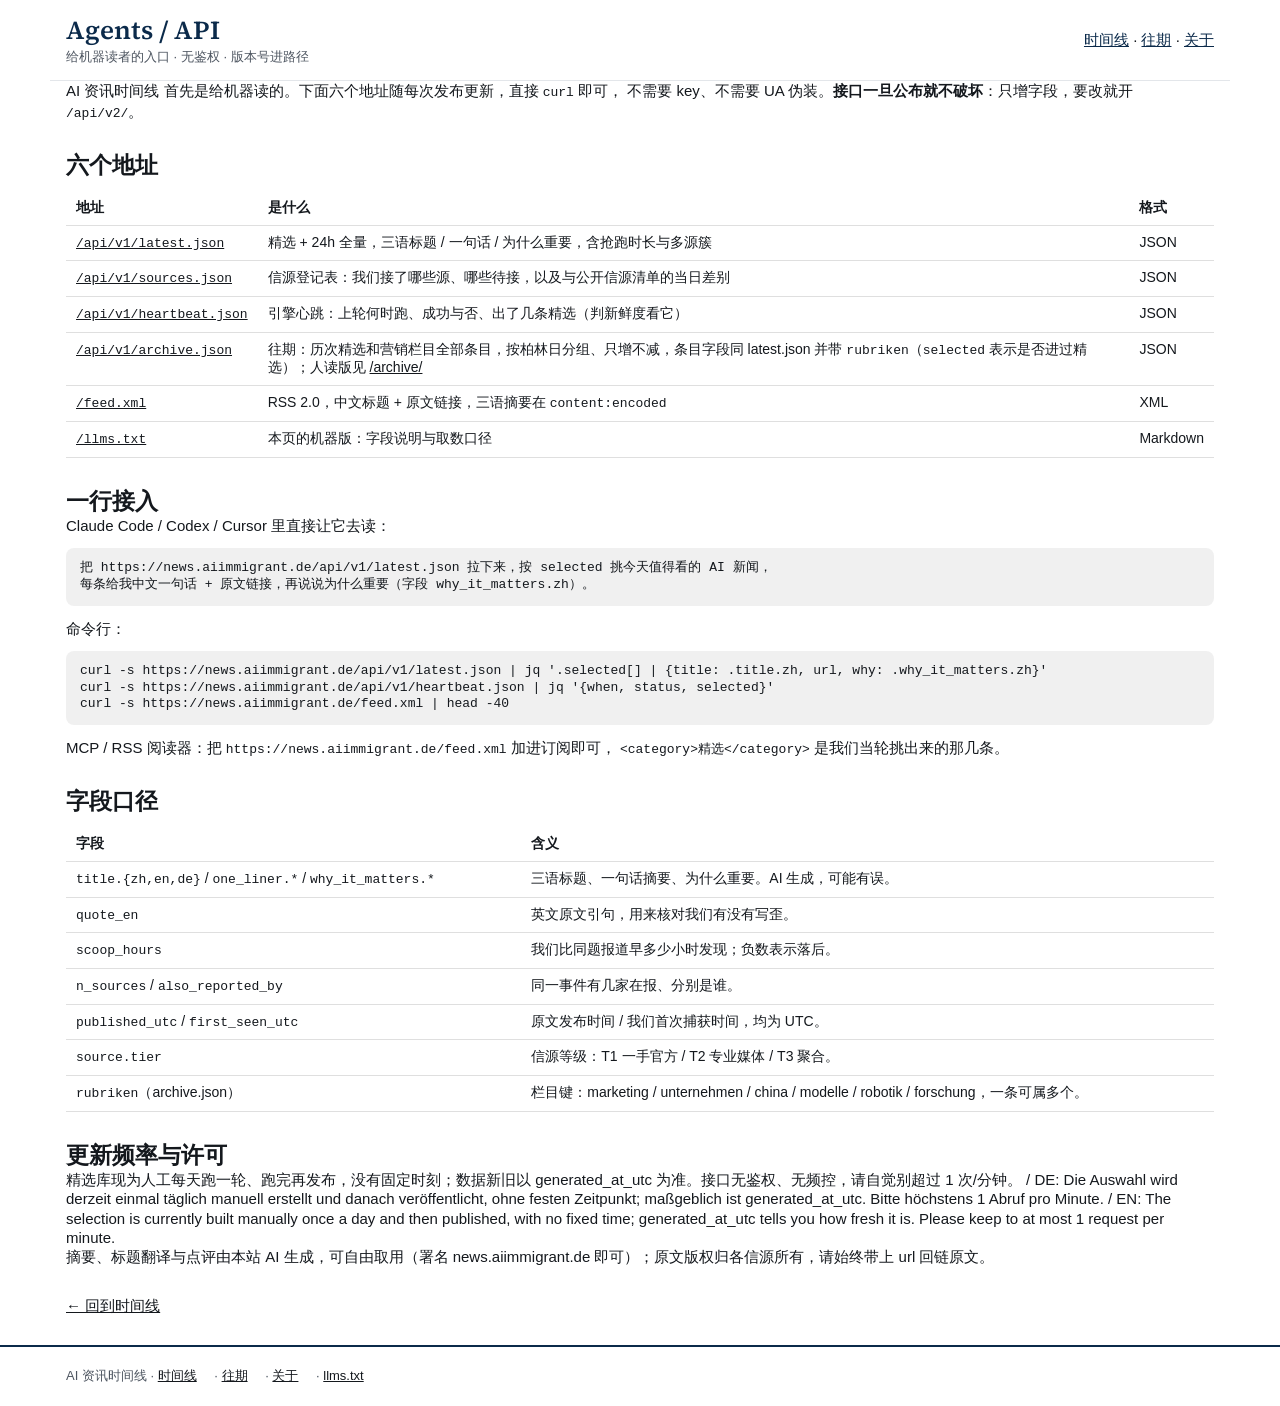
==== commit f0df1c9a: "D6 发布链自动上线：job=manual generated_at=2026-10-22T01:30:24Z 精选=64；门禁全过（schema=过（3111 条，字段齐）；品牌=0 命中；精选=6" ====
--- a/agents/index.html
+++ b/agents/index.html
@@ -3,6 +3,7 @@
 <head>
 <meta charset="utf-8">
 <meta name="viewport" content="width=device-width, initial-scale=1, viewport-fit=cover">
+<script>(function(){var r=document.documentElement;r.className+=" js";try{if(localStorage.getItem("kin-theme")==="dark")r.setAttribute("data-theme","dark")}catch(e){}})();</script>
 <title>Agents / API · AI 资讯时间线</title>
 <meta name="description" content="AI 资讯时间线 给 LLM 与 agent 的接口：RSS、JSON API、llms.txt，无需鉴权。">
 <link rel="canonical" href="https://news.aiimmigrant.de/agents/">
@@ -22,22 +23,24 @@
     <h1>Agents / API</h1>
     <p class="tagline">给机器读者的入口 · 无鉴权 · 版本号进路径</p>
   </div>
-  <nav><a href="/">时间线</a> · <a href="/about.html">关于</a></nav>
+  <nav><a href="/">时间线</a> · <a href="/archive/">往期</a> · <a href="/about.html">关于</a></nav>
 </header>
 
 <main class="container api" id="main">
-  <p>AI 资讯时间线 首先是给机器读的。下面五个地址随引擎每轮更新，直接 <code>curl</code> 即可，
+  <p>AI 资讯时间线 首先是给机器读的。下面六个地址随每次发布更新，直接 <code>curl</code> 即可，
   不需要 key、不需要 UA 伪装。<strong>接口一旦公布就不破坏</strong>：只增字段，要改就开 <code>/api/v2/</code>。</p>
 
-  <h2>五个地址</h2>
+  <h2>六个地址</h2>
   <table>
     <tr><th>地址</th><th>是什么</th><th>格式</th></tr>
     <tr><td><a href="/api/v1/latest.json"><code>/api/v1/latest.json</code></a></td>
         <td>精选 + 24h 全量，三语标题 / 一句话 / 为什么重要，含抢跑时长与多源簇</td><td>JSON</td></tr>
     <tr><td><a href="/api/v1/sources.json"><code>/api/v1/sources.json</code></a></td>
-        <td>信源登记表：我们接了哪些源、哪些待接</td><td>JSON</td></tr>
+        <td>信源登记表：我们接了哪些源、哪些待接，以及与公开信源清单的当日差别</td><td>JSON</td></tr>
     <tr><td><a href="/api/v1/heartbeat.json"><code>/api/v1/heartbeat.json</code></a></td>
         <td>引擎心跳：上轮何时跑、成功与否、出了几条精选（判新鲜度看它）</td><td>JSON</td></tr>
+    <tr><td><a href="/api/v1/archive.json"><code>/api/v1/archive.json</code></a></td>
+        <td>往期：历次精选和营销栏目全部条目，按柏林日分组、只增不减，条目字段同 latest.json 并带 <code>rubriken</code>（<code>selected</code> 表示是否进过精选）；人读版见 <a href="/archive/">/archive/</a></td><td>JSON</td></tr>
     <tr><td><a href="/feed.xml"><code>/feed.xml</code></a></td>
         <td>RSS 2.0，中文标题 + 原文链接，三语摘要在 <code>content:encoded</code></td><td>XML</td></tr>
     <tr><td><a href="/llms.txt"><code>/llms.txt</code></a></td>
@@ -65,17 +68,18 @@
     <tr><td><code>n_sources</code> / <code>also_reported_by</code></td><td>同一事件有几家在报、分别是谁。</td></tr>
     <tr><td><code>published_utc</code> / <code>first_seen_utc</code></td><td>原文发布时间 / 我们首次捕获时间，均为 UTC。</td></tr>
     <tr><td><code>source.tier</code></td><td>信源等级：T1 一手官方 / T2 专业媒体 / T3 聚合。</td></tr>
+    <tr><td><code>rubriken</code>（archive.json）</td><td>栏目键：marketing / unternehmen / china / modelle / robotik / forschung，一条可属多个。</td></tr>
   </table>
 
   <h2>更新频率与许可</h2>
-  <p>精选库随引擎轮次更新（常态每小时一轮，launchd :07）；2026-09-22 起为控预算暂停定时器，当前人工触发，恢复定时后本说明同步。接口无鉴权、无频控，请自觉别超过 1 次/分钟。</p>
+  <p>精选库现为人工每天跑一轮、跑完再发布，没有固定时刻；数据新旧以 generated_at_utc 为准。接口无鉴权、无频控，请自觉别超过 1 次/分钟。 / DE: Die Auswahl wird derzeit einmal täglich manuell erstellt und danach veröffentlicht, ohne festen Zeitpunkt; maßgeblich ist generated_at_utc. Bitte höchstens 1 Abruf pro Minute. / EN: The selection is currently built manually once a day and then published, with no fixed time; generated_at_utc tells you how fresh it is. Please keep to at most 1 request per minute.</p>
   <p>摘要、标题翻译与点评由本站 AI 生成，可自由取用（署名 news.aiimmigrant.de 即可）；原文版权归各信源所有，请始终带上 url 回链原文。</p>
   <p style="margin-top:30px"><a href="/">← 回到时间线</a></p>
 </main>
 
 <footer>
   <div class="container">
-    <div class="links">AI 资讯时间线 · <a href="/">时间线</a> · <a href="/about.html">关于</a> · <a href="/llms.txt">llms.txt</a></div>
+    <div class="links">AI 资讯时间线 · <a href="/">时间线</a> · <a href="/archive/">往期</a> · <a href="/about.html">关于</a> · <a href="/llms.txt">llms.txt</a></div>
   </div>
 </footer>
 </body>
--- a/assets/style.css
+++ b/assets/style.css
@@ -1,220 +1,251 @@
 /* AI 资讯时间线 · 样式（生成器产出，勿手改：generator/build.py）
-   版式语法：单一品牌色 + 黑白灰，细分隔线，衬线标题，无彩色盒子/阴影/徽章 */
+   版式 A「报纸版」（2026-10-21 店主选定）：单一品牌色 + 黑白灰，细分隔线，衬线标题。
+   颜色全部在 token 里；默认白色，深色只由 [data-theme="dark"] 触发，不跟系统自动切换。 */
 @font-face {
   font-family: "SiteSerif";
   src: url("fonts/SourceSerif4.woff2") format("woff2");
   font-weight: 400 700; font-style: normal; font-display: swap;
 }
+
+/* ===== 1. token ===== */
 :root {
-  --brand: #0b2a4a;
-  --ink: #111;
-  --sub: #5c5c5c;
-  --line: #d9d9d9;
-  --bg: #fff;
-  --soft: #f4f4f4;
-  --serif: "SiteSerif", Georgia, "Times New Roman", "Songti SC", serif;
-  --sans: -apple-system, BlinkMacSystemFont, "Segoe UI", Roboto, "Helvetica Neue", Arial, "PingFang SC", "Noto Sans CJK SC", sans-serif;
-}
-@media (prefers-color-scheme: dark) {
-  :root { --brand: #8fb4dc; --ink: #ececec; --sub: #a3a3a3; --line: #333; --bg: #121212; --soft: #1c1c1c; }
-}
-* { box-sizing: border-box; }
-html { -webkit-text-size-adjust: 100%; }
-body { margin: 0; background: var(--bg); color: var(--ink); font-family: var(--sans); font-size: 16px; line-height: 1.5; }
-a { color: inherit; text-decoration: none; }
-a:hover { text-decoration: underline; }
-.wrap, .container { max-width: 1180px; margin: 0 auto; padding: 0 16px; }
-
-/* ① 顶栏 */
-header.site { border-bottom: 1px solid var(--line); padding: 0; }
-.top { display: grid; grid-template-columns: 1fr auto 1fr; align-items: center; gap: 12px; padding-top: 12px; padding-bottom: 12px; }
-.top .date { font-size: 13px; color: var(--sub); }
-.wordmark { font-family: var(--serif); font-weight: 700; font-size: 30px; letter-spacing: -.01em; color: var(--brand); text-align: center; white-space: nowrap; }
+  color-scheme: light;
+  --bg: #fff; --fg: #14181d; --muted: #4d5560; --faint: #69727d;
+  --line: #e3e6ea; --line-2: #c5cbd2; --hover: #f3f5f7;
+  --brand: #0b2a4a; --brand-rgb: 11 42 74;
+  --ok: #1b7f4c; --idle: #99a1aa; --focus: #0b2a4a;
+  --serif: "SiteSerif", "Iowan Old Style", "Palatino Linotype", Palatino, "Songti SC", "Noto Serif CJK SC", "Source Han Serif SC", Georgia, "Times New Roman", serif;
+  --sans: -apple-system, BlinkMacSystemFont, "Segoe UI", Roboto, "Helvetica Neue", Arial, "PingFang SC", "Hiragino Sans GB", "Microsoft YaHei", "Noto Sans CJK SC", sans-serif;
+  /* 旧名别名：关于页 / 404 / agents 页沿用 */
+  --ink: var(--fg); --sub: var(--muted); --soft: var(--hover);
+}
+:root[data-theme="dark"] {
+  color-scheme: dark;
+  --bg: #0f1318; --fg: #e8ebef; --muted: #b3bbc5; --faint: #8c95a0;
+  --line: #262c35; --line-2: #3b434e; --hover: #171c23;
+  --brand: #8fb4dc; --brand-rgb: 143 180 220;
+  --ok: #4cc38a; --idle: #6c7580; --focus: #8fb4dc;
+}
+
+/* ===== 2. 共用：重置与部件 ===== */
+*, *::before, *::after { box-sizing: border-box; }
+html { -webkit-text-size-adjust: 100%; text-size-adjust: 100%; scroll-padding-top: 100px; }
+body { margin: 0; background: var(--bg); color: var(--fg); font-family: var(--sans); font-size: 15px; line-height: 1.28; overflow-x: hidden; }
+[hidden] { display: none !important; }
+html:not(.js) .js-only { display: none !important; }
+a { color: inherit; }
+button, input { font: inherit; color: inherit; }
+button { cursor: pointer; }
+ul, ol { margin: 0; padding: 0; list-style: none; }
+h1, h2, h3, h4, p { margin: 0; }
+:focus-visible { outline: 2px solid var(--focus); outline-offset: 2px; }
+.sheet { padding-left: max(16px, env(safe-area-inset-left, 0px)); padding-right: max(16px, env(safe-area-inset-right, 0px));
+  padding-top: max(8px, env(safe-area-inset-top, 0px)); padding-bottom: max(40px, calc(24px + env(safe-area-inset-bottom, 0px))); overflow-x: clip; }
+.wrap { max-width: 1180px; margin-inline: auto; min-width: 0; }
+.container { max-width: 1180px; margin: 0 auto; padding: 0 16px; }
+
+.seg { display: inline-flex; gap: 2px; min-width: 0; }
+.seg button { background: none; border: 0; border-bottom: 2px solid transparent; border-radius: 0; padding: 4px 8px; min-height: 32px; color: var(--muted); font-size: 13px; font-weight: 600; }
+.seg button:hover { color: var(--fg); }
+.seg button[aria-pressed="true"] { color: var(--fg); border-bottom-color: var(--brand); }
+
+/* ① 顶栏（窄屏：报头 / 日期 / 工具三行；≥640 两行；≥960 一行） */
+.topbar { position: sticky; top: 0; z-index: 20; display: grid; align-items: center; column-gap: 12px; row-gap: 2px;
+  grid-template-columns: minmax(0, 1fr); grid-template-areas: "mark" "meta" "tools";
+  padding-block: 8px; background: var(--bg); border-top: 1px solid var(--fg); border-bottom: 1px solid var(--line); }
+.wordmark { grid-area: mark; display: block; min-width: 0; text-decoration: none; color: var(--brand); text-align: center;
+  font-family: var(--serif); font-weight: 700; font-size: 26px; line-height: 1.05; letter-spacing: -.01em; }
 .wordmark:hover { text-decoration: none; }
-.langs { justify-self: end; display: flex; gap: 2px; }
-.langs button { font: 600 13px var(--sans); background: none; border: 0; border-bottom: 2px solid transparent; color: var(--sub); padding: 4px 6px; cursor: pointer; }
-.langs button[aria-pressed="true"] { color: var(--ink); border-bottom-color: var(--brand); }
-
-/* ② Rubriken 导航 */
-.rubnav { border-bottom: 1px solid var(--line); position: sticky; top: 0; background: var(--bg); z-index: 5; }
-.rubnav .wrap { display: flex; gap: 22px; overflow-x: auto; scrollbar-width: none; }
-.rubnav .wrap::-webkit-scrollbar { display: none; }
-.rubnav a { font-size: 14px; font-weight: 600; padding: 11px 0 9px; border-bottom: 3px solid transparent; white-space: nowrap; }
-.rubnav a:hover { text-decoration: none; color: var(--brand); }
-.rubnav a.on { border-bottom-color: var(--brand); color: var(--brand); }
-.rubnav a.xtog { margin-left: auto; font-weight: 500; }
-.chip { display: inline-block; font: 600 10px/1.4 system-ui, sans-serif; letter-spacing: .04em; text-transform: uppercase; border: 1px solid currentColor; padding: 0 5px; margin-right: 7px; vertical-align: middle; color: var(--brand); }
-
-/* 通用条目 */
-.dach { font-size: 11.5px; font-weight: 700; letter-spacing: .06em; text-transform: uppercase; color: var(--brand); margin: 0 0 4px; }
-.hl { font-family: var(--serif); font-weight: 700; line-height: 1.2; margin: 0; }
-.vor { color: var(--ink); margin: 6px 0 0; }
-.meta { font-size: 12.5px; color: var(--sub); margin-top: 6px; }
-.orig { font: 600 10.5px var(--sans); color: var(--sub); border: 1px solid var(--line); padding: 0 4px; margin-left: 6px; vertical-align: middle; }
-
-/* ③ Aufmacher + Top-Themen */
-.lead { display: grid; grid-template-columns: 1fr; gap: 20px; padding: 18px 0 20px; border-bottom: 1px solid var(--line); }
-.lead .aufm .hl { font-size: 28px; }
-.lead .vor { font-size: 17px; }
-.top5 h2, .block h2, .tl h2, .heatwrap summary { font-family: var(--serif); font-size: 21px; margin: 0 0 8px; padding-bottom: 6px; border-bottom: 2px solid var(--brand); }
-.top5 ol { list-style: none; margin: 0; padding: 0; counter-reset: t; }
-.top5 li { counter-increment: t; display: grid; grid-template-columns: 28px 1fr; padding: 9px 0; border-bottom: 1px solid var(--line); }
-.top5 li::before { content: counter(t); font: 700 20px var(--serif); color: var(--brand); }
-.lead .top5 .hl { font-size: 17px; }
-.lead > *, .grid > *, .row > *, .top > * { min-width: 0; }
-.hl { overflow-wrap: break-word; hyphens: auto; }
-body { overflow-x: hidden; }
-@media (min-width: 900px) {
-  .lead { grid-template-columns: 2fr 1fr; gap: 36px; padding-top: 26px; }
-  .lead .aufm .hl { font-size: 36px; }
-  .lead > .aufm { padding-right: 36px; border-right: 1px solid var(--line); }
-}
-
-/* ④ Rubrik 分块 */
-.block { padding: 26px 0 10px; scroll-margin-top: 50px; }
-.grid { display: grid; grid-template-columns: 1fr; }
-.card { padding: 12px 0; border-bottom: 1px solid var(--line); }
-.card .hl { font-size: 20px; }
-.card .vor { font-size: 14.5px; color: var(--sub); display: -webkit-box; -webkit-line-clamp: 2; -webkit-box-orient: vertical; overflow: hidden; }
-.empty { color: var(--sub); font-style: italic; padding: 10px 0; }
-@media (min-width: 760px) {
-  .grid { grid-template-columns: repeat(3, 1fr); column-gap: 28px; }
-}
+.wm-main { display: block; }
+.wm-sub { display: none; margin-top: 3px; font: 500 10px/1.3 var(--sans); letter-spacing: .14em; text-transform: uppercase; color: var(--faint); }
+.tb-meta { grid-area: meta; display: flex; flex-wrap: wrap; align-items: center; justify-content: space-between; gap: 0 10px; min-width: 0; font-size: 12px; color: var(--muted); }
+.tb-date { white-space: nowrap; font-variant-numeric: tabular-nums; }
+.fresh { display: inline-flex; align-items: center; gap: 5px; white-space: nowrap; }
+.dot { display: inline-block; flex: none; width: 7px; height: 7px; border-radius: 50%; background: var(--idle); }
+.fresh[data-state="fresh"] .dot { background: var(--ok); }
+.tb-tools { grid-area: tools; display: flex; align-items: center; gap: 8px; min-width: 0; }
+.search { flex: 1 1 120px; min-width: 0; margin: 0; }
+.search input { display: block; width: 100%; min-width: 0; height: 32px; padding: 0 9px; border: 1px solid var(--line-2); border-radius: 3px; background: var(--bg); color: var(--fg); font-size: 14px; -webkit-appearance: none; appearance: none; }
+.search input::placeholder { color: var(--faint); }
+.icon-btn { flex: none; display: inline-flex; align-items: center; justify-content: center; width: 32px; height: 32px; padding: 0; background: none; border: 1px solid var(--line-2); border-radius: 3px; color: var(--fg); font-size: 16px; line-height: 1; }
+.icon-btn:hover { background: var(--hover); }
+.icon-btn[aria-pressed="true"] { border-color: var(--brand); color: var(--brand); }
+.q-status { margin-top: 10px; font-size: 13px; color: var(--muted); }
+.linklike { padding: 0 0 0 8px; background: none; border: 0; color: var(--brand); font-size: inherit; text-decoration: underline; }
+
+/* ② 卡片（全站唯一一种） */
+.card { min-width: 0; padding: 13.5px 0; border-bottom: 1px solid var(--line); }
+.eyebrow { margin: 0 0 .3em; color: var(--faint); overflow-wrap: anywhere; font-size: 12px; letter-spacing: .02em; }
+.eyebrow .cat { color: var(--brand); font-weight: 700; }
+.tag { display: inline-block; margin-left: 6px; padding: 0 4px; border: 1px solid var(--line-2); border-radius: 2px; font-size: .82em; line-height: 1.35; font-weight: 600; color: var(--muted); white-space: nowrap; vertical-align: 1px; }
+.title { display: -webkit-box; -webkit-box-orient: vertical; -webkit-line-clamp: 3; line-clamp: 3; overflow: hidden; overflow-wrap: anywhere; hyphens: auto;
+  font: 700 19px/1.14 var(--serif); letter-spacing: -.005em; }
+.title a { color: var(--fg); text-decoration: none; }
+.title a:hover { text-decoration: underline; text-decoration-thickness: 1px; text-underline-offset: .15em; }
+.oneliner { margin-top: .4em; color: var(--fg); overflow-wrap: anywhere; font-size: 15px; line-height: 1.3; }
+.why { margin-top: .3em; color: var(--muted); overflow-wrap: anywhere; font-size: 13.5px; line-height: 1.3; }
+.times { display: flex; flex-wrap: wrap; align-items: baseline; gap: 2px 14px; margin-top: .5em; color: var(--faint); font-size: 12px; }
+.times .tm { white-space: nowrap; }
+details.srcs[open] { flex-basis: 100%; }
+details.srcs > summary, details.quote > summary { cursor: pointer; color: var(--muted); font-size: 12.5px; }
+details.srcs ul { margin-top: .3em; padding-left: 1.1em; list-style: disc; }
+details.srcs li { padding: 1px 0; }
+details.quote { margin-top: .4em; }
+details.quote blockquote { margin: .4em 0 0; padding-left: .8em; border-left: 2px solid var(--line-2); color: var(--muted); font-style: italic; overflow-wrap: anywhere; font-size: 13px; line-height: 1.3; }
+.actions { display: flex; flex-wrap: wrap; gap: 0 16px; margin-top: .3em; font-size: 12.5px; }
+.act { display: inline-flex; align-items: center; min-height: 30px; padding: 0; background: none; border: 0; color: var(--muted); text-decoration: underline; text-decoration-thickness: 1px; text-underline-offset: .2em; }
+.act:hover { color: var(--fg); }
+a.act.go::after { content: "\00a0\2197"; }
+/* 已读变灰：点开过的条目，标题和摘要退成浅灰（两套颜色下对比度均 ≥ 4.5:1） */
+.card.is-read .title a, .card.is-read .oneliner, .card.is-read .why { color: var(--faint); }
+.card.is-read .eyebrow .cat { color: var(--faint); }
+
+/* ③ 区块与头版 */
+.sec { margin-top: 44px; scroll-margin-top: 100px; }
+.sec-head { display: flex; align-items: baseline; justify-content: space-between; flex-wrap: wrap; gap: 4px 14px; padding: 6px 0 5px; border-top: 2px solid var(--brand); }
+.blk-h { min-width: 0; font: 700 18px/1.2 var(--serif); color: var(--brand); }
+.blk-h small { font: inherit; font-size: .72em; font-weight: 500; color: var(--faint); margin-left: 8px; letter-spacing: 0; text-transform: none; }
+.empty { padding: 10px 0; color: var(--faint); }
+.fine, .tl-note { margin-top: 2px; font-size: 12.5px; color: var(--faint); }
+.front { margin-top: 20px; display: grid; grid-template-columns: minmax(0, 1fr); gap: 20px 0; }
+.card-lead { padding-top: 12px; }
+.card-lead .title { font-size: 30px; line-height: 1.1; }
+.card-lead .oneliner { margin-top: .5em; font-size: 17px; }
+.card-lead .why { font-size: 14.5px; }
+.card-lead .eyebrow { font-size: 12.5px; }
+.top-list { counter-reset: n; }
+.top-list > li { counter-increment: n; display: grid; grid-template-columns: 24px minmax(0, 1fr); column-gap: 8px; border-bottom: 1px solid var(--line); }
+.top-list > li::before { content: counter(n); padding-top: 13px; font: 700 20px/1.1 var(--serif); color: var(--brand); }
+.top-list > li:last-child { border-bottom: 0; }
+.top-list .card { border-bottom: 0; }
+
+/* ④ 营销块：默认 24 小时，可展开到 7 天，链接到往期 */
+.mk-more { display: flex; flex-wrap: wrap; align-items: center; gap: 6px 18px; padding: 12px 0 0; font-size: 13.5px; }
+.mk-more a { color: var(--brand); font-weight: 600; text-decoration: underline; text-underline-offset: .2em; }
+.btn-line { background: none; color: var(--brand); border: 1px solid var(--line-2); border-radius: 2px; padding: 7px 14px; font-size: 13.5px; font-weight: 600; }
+.btn-line:hover { background: var(--hover); }
 
 /* ⑤ 时间线 */
-.tl { padding: 26px 0 10px; }
-.day { font: 700 13px var(--sans); text-transform: uppercase; letter-spacing: .06em; color: var(--sub); margin: 18px 0 0; padding-bottom: 6px; border-bottom: 1px solid var(--ink); }
-.row { display: grid; grid-template-columns: 58px 1fr; gap: 12px; padding: 12px 0; border-bottom: 1px solid var(--line); }
-.row .t { font-size: 13px; color: var(--sub); padding-top: 2px; }
-.row .hl { font-size: 18px; }
-.row .vor { font-size: 14.5px; }
-.row details { margin-top: 6px; font-size: 13.5px; }
-.row summary { cursor: pointer; color: var(--brand); font-weight: 600; font-size: 12.5px; }
-.row details p { margin: 6px 0; }
-.more { display: block; margin: 20px auto; font: 600 14px var(--sans); background: none; color: var(--brand); border: 1px solid var(--brand); padding: 9px 20px; cursor: pointer; }
-
-/* ⑥ 热度地图（单色） */
-.heatwrap { margin: 26px 0 10px; }
-.heatwrap summary { cursor: pointer; list-style: none; }
+.day-group { min-width: 0; }
+.day { margin-top: 16px; padding-bottom: 5px; border-bottom: 1px solid var(--fg); font: 700 12px/1.3 var(--sans); letter-spacing: .06em; text-transform: uppercase; color: var(--muted); scroll-margin-top: 100px; }
+.day .n { margin-left: 6px; font-weight: 500; letter-spacing: 0; text-transform: none; color: var(--faint); }
+.tl-note .chip { display: inline-flex; align-items: center; margin-left: 10px; padding: 0 0 0 8px; border: 1px solid var(--line-2); border-radius: 2px; color: var(--fg); }
+.tl-note .chip .linklike { padding: 0 8px; min-height: 24px; }
+.more { display: block; margin: 20px auto 0; background: none; color: var(--brand); border: 1px solid var(--line-2); border-radius: 2px; padding: 9px 20px; font-size: 14px; font-weight: 600; }
+.more:hover { background: var(--hover); }
+
+/* ⑥ 栏目（六个 Rubriken，点一下筛时间线） */
+.cat-list { display: grid; grid-template-columns: repeat(2, minmax(0, 1fr)); margin-top: 2px; border-bottom: 1px solid var(--line); }
+.cat-list > li { border-top: 1px solid var(--line); min-width: 0; }
+.cat-list > li:nth-child(even) { border-left: 1px solid var(--line); }
+.cat-btn { display: block; width: 100%; padding: 12px 6px; background: none; border: 0; color: inherit; text-align: center; }
+.cat-btn:hover { background: var(--hover); }
+.cat-btn[aria-pressed="true"] .cat-name { text-decoration: underline; text-decoration-color: var(--brand); text-decoration-thickness: 2px; text-underline-offset: 4px; }
+.cat-name { display: block; font: 700 15px/1.2 var(--serif); color: var(--fg); }
+.cat-n { display: block; margin-top: 2px; font: 700 30px/1.05 var(--serif); color: var(--brand); }
+.cat-sub { display: block; font-size: 11.5px; letter-spacing: .04em; color: var(--faint); }
+
+/* ⑦ 热度地图（服务端渲染，放在 details 里；单色透明度色阶） */
+.heatwrap > summary { cursor: pointer; list-style: none; }
+.heatwrap > summary::-webkit-details-marker { display: none; }
+.heatwrap > summary .blk-h::after { content: " +"; color: var(--faint); font-weight: 500; }
+.heatwrap[open] > summary .blk-h::after { content: " \2212"; }
 .heatwrap .hotbox { border: 0; padding: 0; margin: 10px 0 0; background: none; }
 .heatwrap .hotbox > h2 { display: none; }
 .hm-wrap { overflow-x: auto; }
-table.hm { border-collapse: collapse; font-size: 12px; }
-table.hm th { font-weight: 600; color: var(--sub); padding: 3px 8px; text-align: left; white-space: nowrap; }
-table.hm td.hm-c { width: 44px; height: 30px; text-align: center; border: 2px solid var(--bg); font-size: 11px; }
-.hm-0 { background: var(--soft); }
-.hm-1 { background: rgba(11,42,74,.15); } .hm-2 { background: rgba(11,42,74,.32); }
-.hm-3 { background: rgba(11,42,74,.52); color: #fff; } .hm-4 { background: rgba(11,42,74,.74); color: #fff; }
-.hm-5 { background: rgba(11,42,74,.95); color: #fff; }
-.hm-legend { display: flex; align-items: center; gap: 3px; font-size: 11.5px; color: var(--sub); margin-top: 8px; }
-.hm-legend i { display: inline-block; width: 14px; height: 10px; }
+table.hm { width: 100%; table-layout: fixed; border-collapse: separate; border-spacing: 3px; font-size: 11.5px; }
+table.hm th { padding: 0 0 2px; font-weight: 600; color: var(--muted); text-align: center; white-space: nowrap; overflow: hidden; }
+table.hm thead td { width: 92px; }
+table.hm tbody th { text-align: left; font-family: var(--serif); font-size: 13px; color: var(--fg); }
+table.hm td.hm-c { height: 24px; padding: 0; border-radius: 2px; text-align: center; vertical-align: middle; font-size: 11.5px; font-weight: 600; line-height: 1; color: var(--fg); background: rgb(var(--brand-rgb) / var(--a, .05)); }
+.hm-0 { --a: .05; } .hm-1 { --a: .14; } .hm-2 { --a: .28; } .hm-3 { --a: .45; } .hm-4 { --a: .65; } .hm-5 { --a: .85; }
+table.hm td.hm-4, table.hm td.hm-5 { color: var(--bg); }
+.hm-legend { display: flex; flex-wrap: wrap; align-items: center; gap: 4px; margin-top: 8px; font-size: 11.5px; color: var(--faint); }
+.hm-legend i { display: inline-block; width: 14px; height: 10px; border-radius: 2px; background: rgb(var(--brand-rgb) / var(--a, .05)); }
 .hm-legend .hm-tz { margin-left: 10px; }
-.hm-bars { font-size: 13px; padding-left: 20px; }
+.hm-bars { font-size: 13px; padding-left: 20px; margin-top: 10px; list-style: decimal; }
 .hm-bars li { padding: 3px 0; }
-.hm-bt { display: inline-block; width: 80px; height: 6px; background: var(--soft); margin: 0 8px; vertical-align: middle; }
+.hm-bt { display: inline-block; width: 80px; height: 6px; background: var(--hover); margin: 0 8px; vertical-align: middle; }
 .hm-bt i { display: block; height: 6px; background: var(--brand); }
-.hm-bn, .hm-bd { color: var(--sub); margin-right: 8px; }
+.hm-bn, .hm-bd { color: var(--muted); margin-right: 8px; }
 html:not([lang^="zh"]) .hm-bars, html:not([lang^="zh"]) .hm-sub { display: none; }
 
-/* ⑦ 页脚 */
-footer { border-top: 2px solid var(--brand); margin-top: 30px; padding: 18px 0 30px; font-size: 13px; color: var(--sub); }
-footer .links a { color: var(--ink); margin-right: 14px; display: inline-block; padding: 3px 0; }
-footer p { margin: 8px 0 0; }
+/* ⑧ 页脚 */
+.foot { margin-top: 44px; padding-top: 14px; border-top: 2px solid var(--brand); font-size: 13px; line-height: 1.3; }
+.foot-links { display: flex; flex-wrap: wrap; gap: 0 16px; }
+.foot-links a { display: inline-block; padding: 4px 0; color: var(--fg); text-decoration: none; }
+.foot-links a:hover { text-decoration: underline; }
+.foot p { margin-top: 6px; color: var(--muted); }
 .upd.stale { color: #b00020; }
-.noscript-box { padding: 16px 0; }
-
-/* 关于页 / 404 */
-.prose { max-width: 720px; margin: 0 auto; padding: 10px 16px 30px; }
+:root[data-theme="dark"] .upd.stale { color: #ff8a80; }
+.wie { margin-top: 14px; padding-top: 10px; border-top: 1px solid var(--line); scroll-margin-top: 110px; }
+.wie h2 { font: 700 16px/1.2 var(--serif); color: var(--brand); }
+.wie ol { margin-top: 6px; padding-left: 1.4em; list-style: decimal; color: var(--muted); }
+.wie li { padding: 2px 0; }
+.noscript-box { margin-top: 24px; padding: 12px 0; color: var(--muted); border-top: 1px solid var(--line); }
+.noscript-box a { color: var(--brand); text-decoration: underline; }
+
+/* ⑨ 往期页（archive/）：按月跳转 + 按日分组，静态渲染 */
+.ar-head { margin-top: 20px; }
+.ar-head h1 { font: 700 28px/1.1 var(--serif); color: var(--brand); }
+.ar-head p { margin-top: 6px; color: var(--muted); font-size: 13.5px; }
+.ar-months { display: flex; flex-wrap: wrap; gap: 4px 16px; margin-top: 12px; padding: 8px 0; border-top: 1px solid var(--line); border-bottom: 1px solid var(--line); font-size: 13.5px; }
+.ar-months a { color: var(--brand); font-weight: 600; text-decoration: none; white-space: nowrap; }
+.ar-months a:hover { text-decoration: underline; }
+.ar-filter { display: flex; flex-wrap: wrap; align-items: center; gap: 4px 16px; margin-top: 10px; font-size: 13.5px; scroll-margin-top: 100px; }
+.ar-filter a { color: var(--muted); text-decoration: underline; text-underline-offset: .2em; }
+.ar-filter a[aria-current="true"] { color: var(--fg); font-weight: 700; text-decoration-color: var(--brand); text-decoration-thickness: 2px; }
+.ar-month { scroll-margin-top: 100px; }
+
+/* ⑩ 关于页 / 404 / agents 页 */
+.prose { max-width: 720px; margin: 0 auto; padding: 10px 16px 30px; line-height: 1.55; }
 .prose h2 { font-family: var(--serif); font-size: 22px; margin: 26px 0 8px; padding-bottom: 4px; border-bottom: 1px solid var(--line); }
+.prose p, .prose ol, .prose ul { margin: 10px 0; }
+.prose ol { list-style: decimal; padding-left: 1.4em; }
+.prose ul { list-style: disc; padding-left: 1.4em; }
 .prose a { color: var(--brand); text-decoration: underline; }
 header.site .tagline { color: var(--sub); margin: 2px 0 0; font-size: 13px; }
 header.site h1 { font-family: var(--serif); color: var(--brand); margin: 0; font-size: 26px; }
-header.site.container { display: flex; justify-content: space-between; align-items: center; gap: 12px; padding-top: 14px; padding-bottom: 14px; }
+header.site.container { display: flex; justify-content: space-between; align-items: center; gap: 12px; padding-top: 14px; padding-bottom: 14px; border-bottom: 1px solid var(--line); }
 header.site nav a { color: var(--brand); }
-.center-404 { text-align: center; padding: 60px 16px; }
+footer:not(.foot) { border-top: 2px solid var(--brand); margin-top: 30px; padding: 18px 0 30px; font-size: 13px; color: var(--sub); }
+footer:not(.foot) .links a { color: var(--ink); margin-right: 14px; display: inline-block; padding: 3px 0; }
+.center-404 { text-align: center; padding: 60px 16px; line-height: 1.5; }
 .center-404 .code { font: 700 64px var(--serif); color: var(--brand); }
-
-/* 手机 */
-@media (max-width: 600px) {
-  .top { grid-template-columns: 1fr auto; padding-top: 8px; padding-bottom: 8px; }
-  .top .date { grid-column: 1 / -1; order: 3; font-size: 12px; display: none; }
-  .wordmark { font-size: 22px; text-align: left; }
-  .lead { padding-top: 12px; }
-  .lead .aufm .hl { font-size: 25px; }
-  .lead .vor { font-size: 16px; }
-}
-
-/* ============ 白版 · 左侧手指目录（试做，2026-10-12）============ */
-:root {
-  --brand: #171717; --ink: #171717; --sub: #8f8f8f; --line: #e9e9e9; --bg: #fafafa; --soft: #f0f0f0;
-  --idx: Georgia, "Times New Roman", "Songti SC", serif;
-}
-@media (prefers-color-scheme: dark) {
-  :root { --brand: #ededed; --ink: #ededed; --sub: #8a8a8a; --line: #2a2a2a; --bg: #111; --soft: #1b1b1b; }
-}
-body { font-size: 15px; }
-.wordmark { font-size: 26px; font-weight: 600; letter-spacing: 0; }
-header.site { border-bottom-color: transparent; }
-.top { padding-top: 22px; padding-bottom: 18px; }
-.langs button { font-weight: 500; color: var(--sub); }
-.langs button[aria-pressed="true"] { color: var(--ink); border-bottom-color: transparent; }
-
-/* 窄屏横向目录：灰字，当前项变黑，不要粗下划线 */
-.rubnav { border-bottom-color: var(--line); }
-.rubnav a { font-weight: 450; color: var(--sub); border-bottom: 0; padding: 10px 0; }
-.rubnav a:hover, .rubnav a.on { color: var(--ink); }
-
-/* 小字一律灰，只留标题是黑的 */
-.dach { color: var(--sub); font-weight: 500; letter-spacing: .04em; font-size: 11px; }
-.meta { color: var(--sub); font-size: 12px; }
-.hl { font-weight: 600; }
-.lead { border-bottom: 0; padding-bottom: 8px; }
-.lead > .aufm { border-right-color: var(--line); }
-.top5 li { border-bottom-color: var(--line); padding: 11px 0; }
-.top5 li::before { font: italic 400 17px var(--idx); color: var(--sub); }
-
-/* 章节标题：名字 —— 细线 —— 斜体编号（同原站 01 02） */
-#main { counter-reset: sec; }
-.top5 h2, .block h2, .tl h2 {
-  display: flex; align-items: center; gap: 14px;
-  font: 600 15px var(--sans); border-bottom: 0; padding: 0; margin: 0 0 14px;
-}
-.top5 h2::before, .block h2::before, .tl h2::before { content: ""; order: 1; flex: 1; height: 1px; background: var(--line); }
-.block h2, .tl h2 { counter-increment: sec; }
-.block h2::after, .tl h2::after { content: counter(sec, decimal-leading-zero); order: 2; font: italic 400 16px var(--idx); color: var(--sub); }
-.heatwrap summary { font: 600 15px var(--sans); border-bottom: 0; padding: 0; }
-.block { padding: 52px 0 6px; scroll-margin-top: 30px; }
-.tl { padding-top: 52px; scroll-margin-top: 30px; }
-.card { padding: 16px 0; border-bottom-color: var(--line); }
-.card .vor { color: var(--sub); }
-.row { border-bottom-color: var(--line); padding: 16px 0; }
-.day { border-bottom-color: var(--line); color: var(--sub); font-weight: 600; }
-.more { border-color: var(--line); color: var(--ink); font-weight: 500; }
-footer { border-top: 1px solid var(--line); }
-.chip { color: var(--sub); }
-.hm-1 { background: rgba(23,23,23,.10); } .hm-2 { background: rgba(23,23,23,.22); }
-.hm-3 { background: rgba(23,23,23,.40); } .hm-4 { background: rgba(23,23,23,.60); } .hm-5 { background: rgba(23,23,23,.82); }
-
-/* 宽屏：左边一条目录，手指指着「正在读的那一节」 */
-.rail { display: none; }
-@media (min-width: 1280px) {
-  .wrap { margin-left: max(320px, calc((100vw - 1180px) / 2 + 190px)); margin-right: auto; max-width: min(1180px, calc(100vw - max(320px, calc((100vw - 1180px) / 2 + 190px)) - 56px)); }
-  .rubnav { display: none; }
-  .rail {
-    display: block; position: fixed; top: 96px; width: 170px;
-    left: max(128px, calc((100vw - 1180px) / 2));
-  }
-  .rail ol { list-style: none; margin: 0; padding: 0; }
-  .rail li + li { margin-top: 6px; }
-  .rail .gap { margin-top: 26px; }
-  .rail a { display: block; font-size: 14px; line-height: 20px; color: var(--sub); }
-  .rail a:hover { color: var(--ink); text-decoration: none; }
-  .rail a.on { color: var(--ink); }
-  .rail .hand {
-    position: absolute; left: -138px; top: 4px; width: 136px; height: 77px;
-    transition: transform .45s cubic-bezier(.3, .7, .2, 1);
-  }
-  .rail .hand img { width: 100%; height: 100%; display: block; }
-}
-@media (prefers-color-scheme: dark) { .rail .hand img { opacity: .85; } }
-@media (prefers-reduced-motion: reduce) { .rail .hand { transition: none; } }
+.center-404 a { color: var(--brand); text-decoration: underline; }
+
+/* ⑪ 断点 */
+@media (max-width: 639px) {
+  .search input { font-size: 16px; }
+  .topbar.compact .tb-meta { display: none; }
+  .topbar.compact .wordmark { font-size: 19px; }
+}
+@media (min-width: 640px) {
+  .topbar { grid-template-columns: minmax(0, 1fr) minmax(0, 1fr); grid-template-areas: "mark mark" "meta tools"; }
+  .wm-sub { display: block; }
+  .wordmark { font-size: 30px; }
+  .tb-meta { justify-content: flex-start; }
+  .tb-tools { justify-content: flex-end; }
+  .search { flex: 0 1 170px; }
+  .cat-list { grid-template-columns: repeat(3, minmax(0, 1fr)); }
+  .cat-list > li, .cat-list > li:nth-child(even) { border-left: 1px solid var(--line); border-top: 1px solid var(--fg); }
+  .cat-list > li:nth-child(3n+1) { border-left: 0; }
+}
+@media (min-width: 900px) {
+  .front { grid-template-columns: minmax(0, 2fr) minmax(0, 1fr); gap: 0 30px; }
+  .blk-lead { padding-right: 30px; border-right: 1px solid var(--line); }
+  .card-lead .title { font-size: 36px; }
+  .day-list { columns: 2; column-gap: 30px; column-rule: 1px solid var(--line); }
+  .day-list > li { break-inside: avoid; }
+  .foot-cols { display: grid; grid-template-columns: minmax(0, 1fr) minmax(0, 1fr); gap: 0 30px; }
+  .wie { margin-top: 0; padding-top: 0; border-top: 0; }
+}
+@media (min-width: 960px) {
+  .topbar { grid-template-columns: minmax(0, 1fr) auto minmax(0, 1fr); grid-template-areas: "meta mark tools"; }
+}
+@media (min-width: 1100px) {
+  .cat-list { grid-template-columns: repeat(6, minmax(0, 1fr)); }
+  .cat-list > li:nth-child(3n+1) { border-left: 1px solid var(--line); }
+  .cat-list > li:first-child { border-left: 0; }
+}
+@media (prefers-reduced-motion: reduce) { html { scroll-behavior: auto; } }
